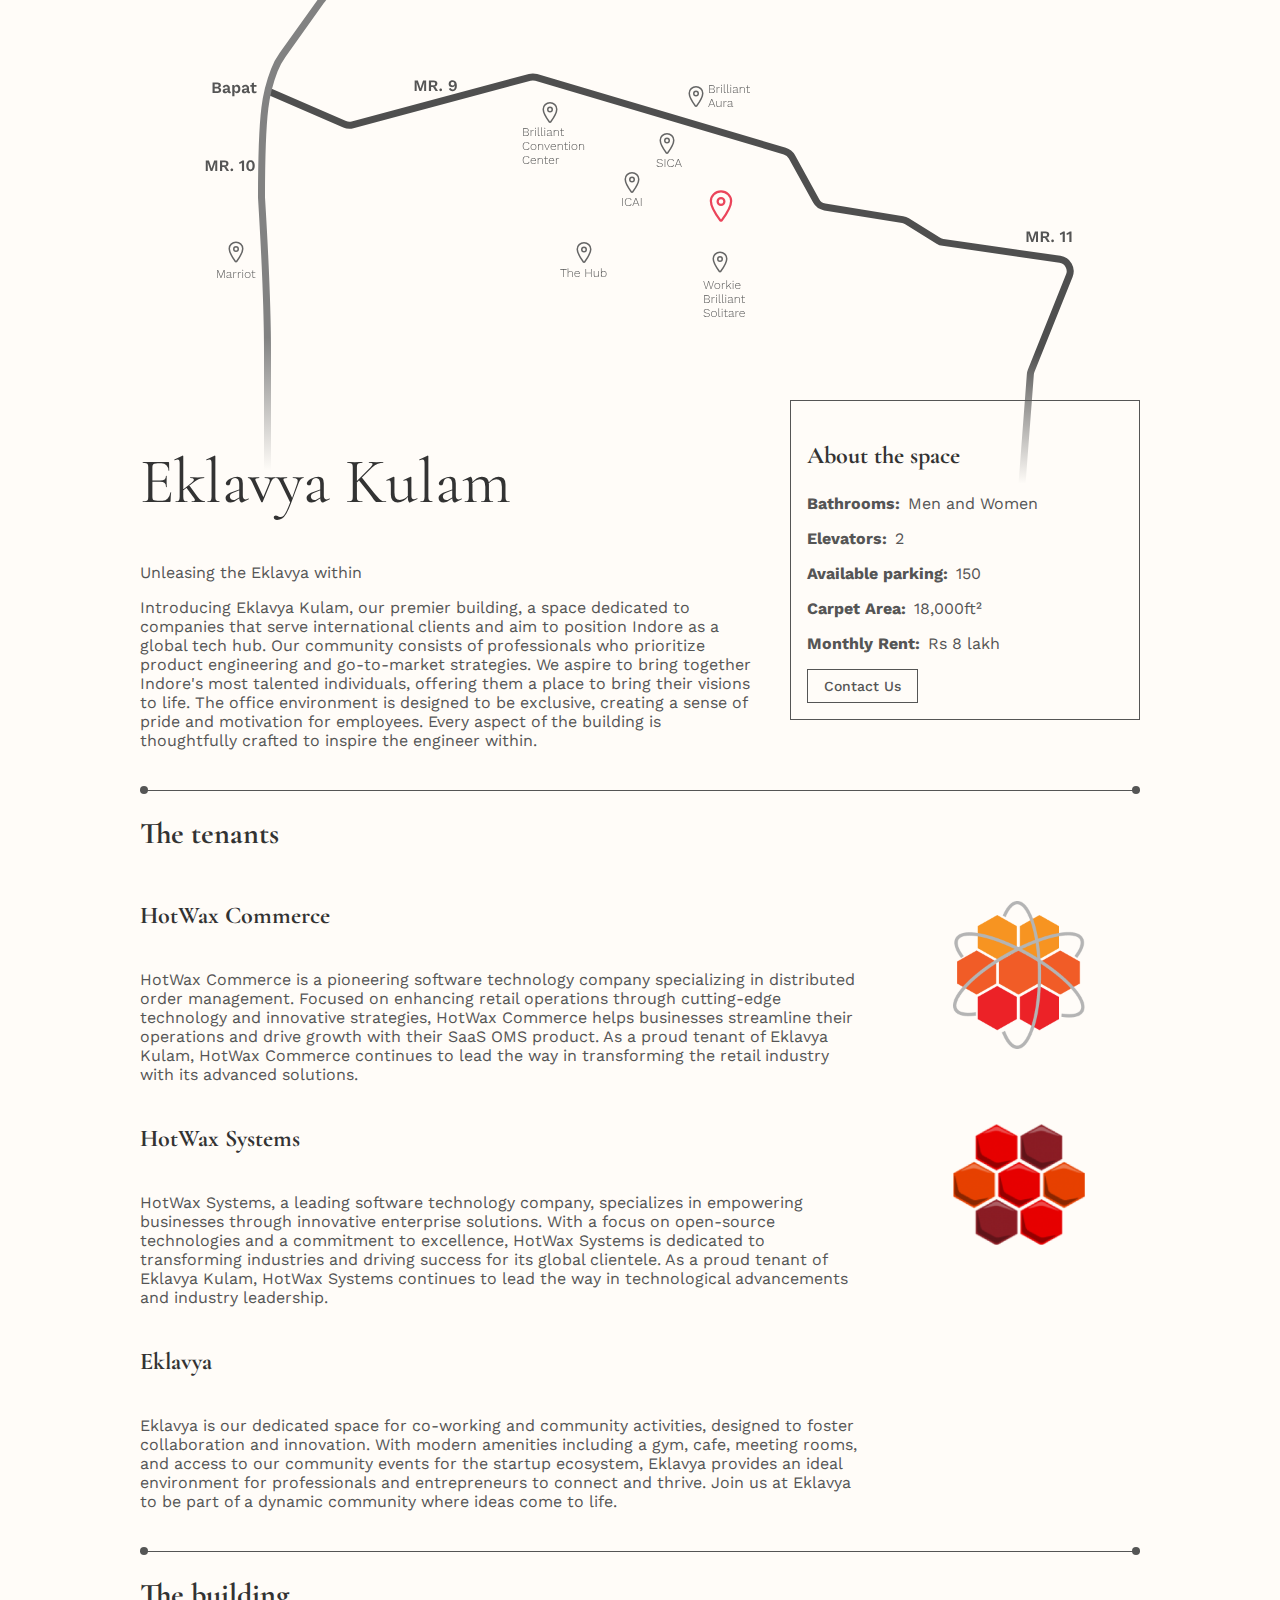
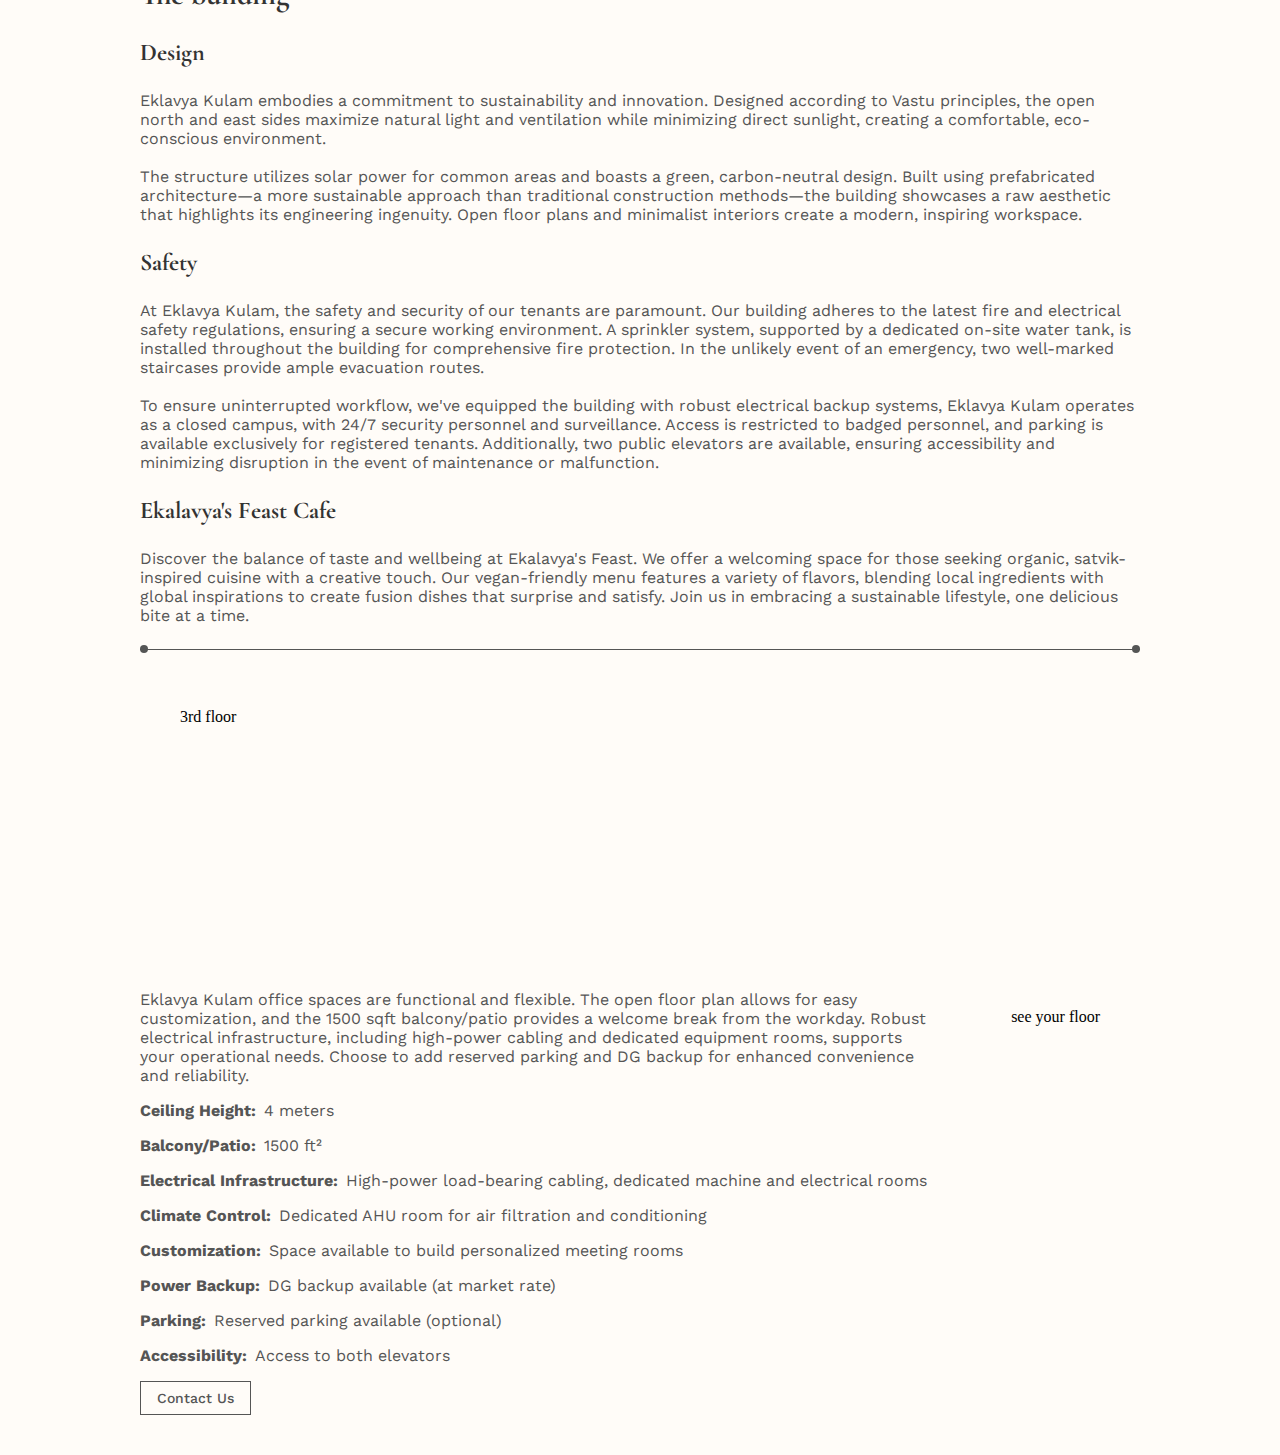
==== index.html @ e1cc24b1 "move index file to root folder" ====
<!DOCTYPE html>
<html lang="en">
<head>
  <meta charset="UTF-8">
  <meta name="viewport" content="width=device-width, initial-scale=1.0">
  <title>Eklavya Kulam - I.T. Park Indore</title>

  <!-- Get custom fonts from Google -->
  <link rel="preconnect" href="https://fonts.gstatic.com">
  <link href="https://fonts.googleapis.com/css2?family=Cormorant+Garamond&family=Work+Sans:wght@300;400;500;700&display=swap" rel="stylesheet">
  
  <link rel="stylesheet" href="index/styles.css">

</head>

<body>
  <main>
    <div class="intro">
      <div class="hero">
        <img src="assets/hero.svg" alt="hero map">
      </div>

      <div id="gradiant"></div>
      
      <div class="about">
        <h1>Eklavya Kulam</h1>
        <p>Unleasing the Eklavya within</p>
        <p>
          Introducing Eklavya Kulam, our premier building, a space dedicated to companies that serve international clients and aim to position Indore as a global tech hub. Our community consists of professionals who prioritize product engineering and go-to-market strategies. We aspire to bring together Indore's most talented individuals, offering them a place to bring their visions to life. The office environment is designed to be exclusive, creating a sense of pride and motivation for employees. Every aspect of the building is thoughtfully crafted to inspire the engineer within.
        </p>
      </div>

      <div class="card">
        <h3>About the space</h3>
        <p class="key-value"><span>Bathrooms:</span>Men and Women</p>
        <p class="key-value"><span>Elevators:</span>2</p>
        <p class="key-value"><span>Available parking:</span>150</p>
        <p class="key-value"><span>Carpet Area:</span>18,000ft²</p>
        <p class="key-value"><span>Monthly Rent:</span>Rs 8 lakh</p>

        <div class="button"><a href="">Contact Us</a></div>
      </div>
    </div>
    
    <hr class="divider">

    <h2>The tenants</h2>

    <div class="tenant">
      <img src="assets/commerce_logo.png" alt="tenant logo">
      <h3>HotWax Commerce</h3>
      <p>HotWax Commerce is a pioneering software technology company specializing in distributed order management. Focused on enhancing retail operations through cutting-edge technology and innovative strategies, HotWax Commerce helps businesses streamline their operations and drive growth with their SaaS OMS product. As a proud tenant of Eklavya Kulam, HotWax Commerce continues to lead the way in transforming the retail industry with its advanced solutions.</p>
    </div>

    <div class="tenant">
      <img src="assets/systems_logo.png" alt="tenant logo">
      <h3>HotWax Systems</h3>
      <p>HotWax Systems, a leading software technology company, specializes in empowering businesses through innovative enterprise solutions. With a focus on open-source technologies and a commitment to excellence, HotWax Systems is dedicated to transforming industries and driving success for its global clientele. As a proud tenant of Eklavya Kulam, HotWax Systems continues to lead the way in technological advancements and industry leadership.</p>
    </div>

    <div class="tenant">
      <img src="" alt="">
      <h3>Eklavya</h3>
      <p>Eklavya is our dedicated space for co-working and community activities, designed to foster collaboration and innovation. With modern amenities including a gym, cafe, meeting rooms, and access to our community events for the startup ecosystem, Eklavya provides an ideal environment for professionals and entrepreneurs to connect and thrive. Join us at Eklavya to be part of a dynamic community where ideas come to life.</p>
    </div>

    <hr class="divider">

    <h2>The building</h2>

    <div class="feature">
      <h3>Design</h3>
      <p>
        Eklavya Kulam embodies a commitment to sustainability and innovation. Designed according to Vastu principles, the open north and east sides maximize natural light and ventilation while minimizing direct sunlight, creating a comfortable, eco-conscious environment.
        <br>
        <br>
        The structure utilizes solar power for common areas and boasts a green, carbon-neutral design.  Built using prefabricated architecture—a more sustainable approach than traditional construction methods—the building showcases a raw aesthetic that highlights its engineering ingenuity. Open floor plans and minimalist interiors create a modern, inspiring workspace.
      </p>
    </div>

    <div class="feature">
      <h3>Safety</h3>
      <p>
        At Eklavya Kulam, the safety and security of our tenants are paramount. Our building adheres to the latest fire and electrical safety regulations, ensuring a secure working environment. A sprinkler system, supported by a dedicated on-site water tank, is installed throughout the building for comprehensive fire protection. In the unlikely event of an emergency, two well-marked staircases provide ample evacuation routes.
        <br>
        <br>
        To ensure uninterrupted workflow, we've equipped the building with robust electrical backup systems, Eklavya Kulam operates as a closed campus, with 24/7 security personnel and surveillance. Access is restricted to badged personnel, and parking is available exclusively for registered tenants. Additionally, two public elevators are available, ensuring accessibility and minimizing disruption in the event of maintenance or malfunction.
      </p>
    </div>

    <div class="feature">
      <h3>Ekalavya's Feast Cafe</h3>
      <p>
        Discover the balance of taste and wellbeing at Ekalavya's Feast. We offer a welcoming space for those seeking organic, satvik-inspired cuisine with a creative touch. Our vegan-friendly menu features a variety of flavors, blending local ingredients with global inspirations to create fusion dishes that surprise and satisfy. Join us in embracing a sustainable lifestyle, one delicious bite at a time.</p>
    </div>

    <hr class="divider">
    
    <div class="floor-details">
      <div class="floor-hero">
        <figure>
          <img src="" alt=""> 
          <figcaption>3rd floor</figcaption>
        </figure>
      </div>
  
      <div class="floor-about">
        <p>Eklavya Kulam office spaces are functional and flexible. The open floor plan allows for easy customization, and the 1500 sqft balcony/patio provides a welcome break from the workday. Robust electrical infrastructure, including high-power cabling and dedicated equipment rooms, supports your operational needs. Choose to add reserved parking and DG backup for enhanced convenience and reliability.</p>
        <p class="key-value"><span>Ceiling Height:</span>4 meters</p>
        <p class="key-value"><span>Balcony/Patio:</span>1500 ft²</p>
        <p class="key-value"><span>Electrical Infrastructure:</span>High-power load-bearing cabling, dedicated machine and electrical rooms</p>
        <p class="key-value"><span>Climate Control:</span>Dedicated AHU room for air filtration and conditioning</p>
        <p class="key-value"><span>Customization:</span>Space available to build personalized meeting rooms</p>
        <p class="key-value"><span>Power Backup:</span>DG backup available (at market rate)</p>
        <p class="key-value"><span>Parking:</span>Reserved parking available (optional)</p>
        <p class="key-value"><span>Accessibility:</span>Access to both elevators</p>
      </div>

      <div class="floor-cta">
        <div class="button">
          <a href="">Contact Us</a>
        </div>
      </div>

      <div class="floor-level">
        <figure>
          <img src="" alt="">
          <figcaption>see your floor</figcaption>
        </figure>
      </div>
    </div>
  </main>
</body>
</html>
---- index/styles.css ----
:root {
    /* Define spacing variables */
    --spacer-xs: 8px;
    --spacer-sm: 16px;
    --spacer-md: 24px;
    --spacer-lg: 32px;
    --spacer-xl: 48px;

    --surface: #FFFCF8;
    --primary: #666666;
    --primary-shade: #444444;
    --text-heading: #333333;
    --text-body: #555555;

}

/* anchor reset */
a {
    text-decoration: none;
    /* Remove underline */
    color: inherit;
    /* Set color to inherit from parent */
    outline: none;
    /* Remove default focus outline */
}


body {
    background-color: var(--surface);
    margin-top: 0;
}

main {
    max-width: 1000px;
    margin: auto;
    padding: 0 var(--spacer-lg) var(--spacer-lg);
}

/* Heading 1 */
h1 {
    font-family: 'Cormorant Garamond', serif;
    font-size: 36px;
    font-weight: 400;
    color: var(--text-heading);
}

/* Heading 2 */
h2 {
    font-family: 'Cormorant Garamond', serif;
    font-size: 30px;
    font-weight: bold;
    color: var(--text-heading);
}

/* Heading 3 */
h3 {
    font-family: 'Cormorant Garamond', serif;
    font-size: 24px;
    font-weight: bold;
    color: var(--text-heading);
}

/* Paragraph */
p {
    font-family: 'Work Sans', sans-serif;
    font-size: 16px;
    font-weight: 400;
    color: var(--text-body);
}

.key-value span {
    font-weight: bold;
    margin-inline-end: var(--spacer-xs);
}

.divider {
    margin: 0; /* Remove default margin */
    padding: 0; /* Remove default padding */
    border: none; /* Remove default border */
    height: .5px; /* Set a default height */
    background-color: var(--text-body); /* Set a default background color */
    color: var(--text-body);
    position: relative;
    overflow: visible;
    margin: var(--spacer-md) 0;
}

.divider::after, .divider::before {
    content:"";
    display: inline;
    width: 8px;
    height: 8px;
    background-color: var(--text-body);
    border-radius: 4px;
    position: absolute;
    top: -4px;
}

.divider::after {
    right: 0px;
}

/* Button */
.button {
    font-family: 'Work Sans', sans-serif;
    font-size: 14px;
    font-weight: 500;
    color: var(--text-body);

    display: inline-block;
    padding: var(--spacer-xs) var(--spacer-sm);
    border: .5px solid var(--text-body);
    cursor: pointer;
    transition: background-color 0.3s ease, color 0.3s ease;
}

.button:hover {
    color: var(--surface);
    background-color: var(--text-body);
}

/* Card */
.card {
    align-self: start;
    padding: var(--spacer-sm);
    border: .5px solid var(--text-body);
}

.intro {
    display: grid;
    gap: 0 var(--spacer-lg);
    grid-template-columns: 2fr minmax(350px, 1fr);
    grid-template-rows: 400px;
}

.hero {
    grid-column: 1 / 3;
    grid-row: 1 / 3;

    height: 40vh;
    width: 100%;
    text-align: center;
}

.intro .about {
    grid-column: 1 / 2;
    grid-row: 2 / 3;
}

.about h1 {
    font-size: 64px;
}

#gradiant {
    grid-column: 1 / -1;
    grid-row: 1 / 3;

    background: linear-gradient(181deg, rgba(255, 255, 255, 0.00) 45%, var(--surface) 62%);
}

.intro .card {
    grid-row: 2 / 3;
    grid-column: 2 / 3;
}

.tenant {
    display: grid;
    gap: 0 var(--spacer-lg);
    grid-template-columns: 3fr minmax(100px, 1fr);
}

.tenant img {
    grid-column: 2/3;
    grid-row: 1/3;
    width: 132px;
    justify-self: center;
    padding: var(--spacer-md);
}

.floor-details {
    display: grid;
    gap: 0 var(--spacer-lg);
    grid-template-areas: "hero hero" 
                         "about image"
                         "cta image";
}

.floor-hero {
    grid-area: hero;
    height: 300px;
    width: 100%;
}

.floor-about {
    grid-area: about;
}

.floor-cta {
    grid-area: cta;
}

.floor-level {
    grid-area: image;
}

@media (max-width: 768px) {
    .intro {
        display: block;
    }

    .tenant {
        display: inline;
        margin-bottom: var(--spacer-md);
    }

    .tenant img {
        float: right;
    }

    .floor-details {
        grid-template-areas: "hero"
                             "about"
                             "image"
                             "cta"

    }
}
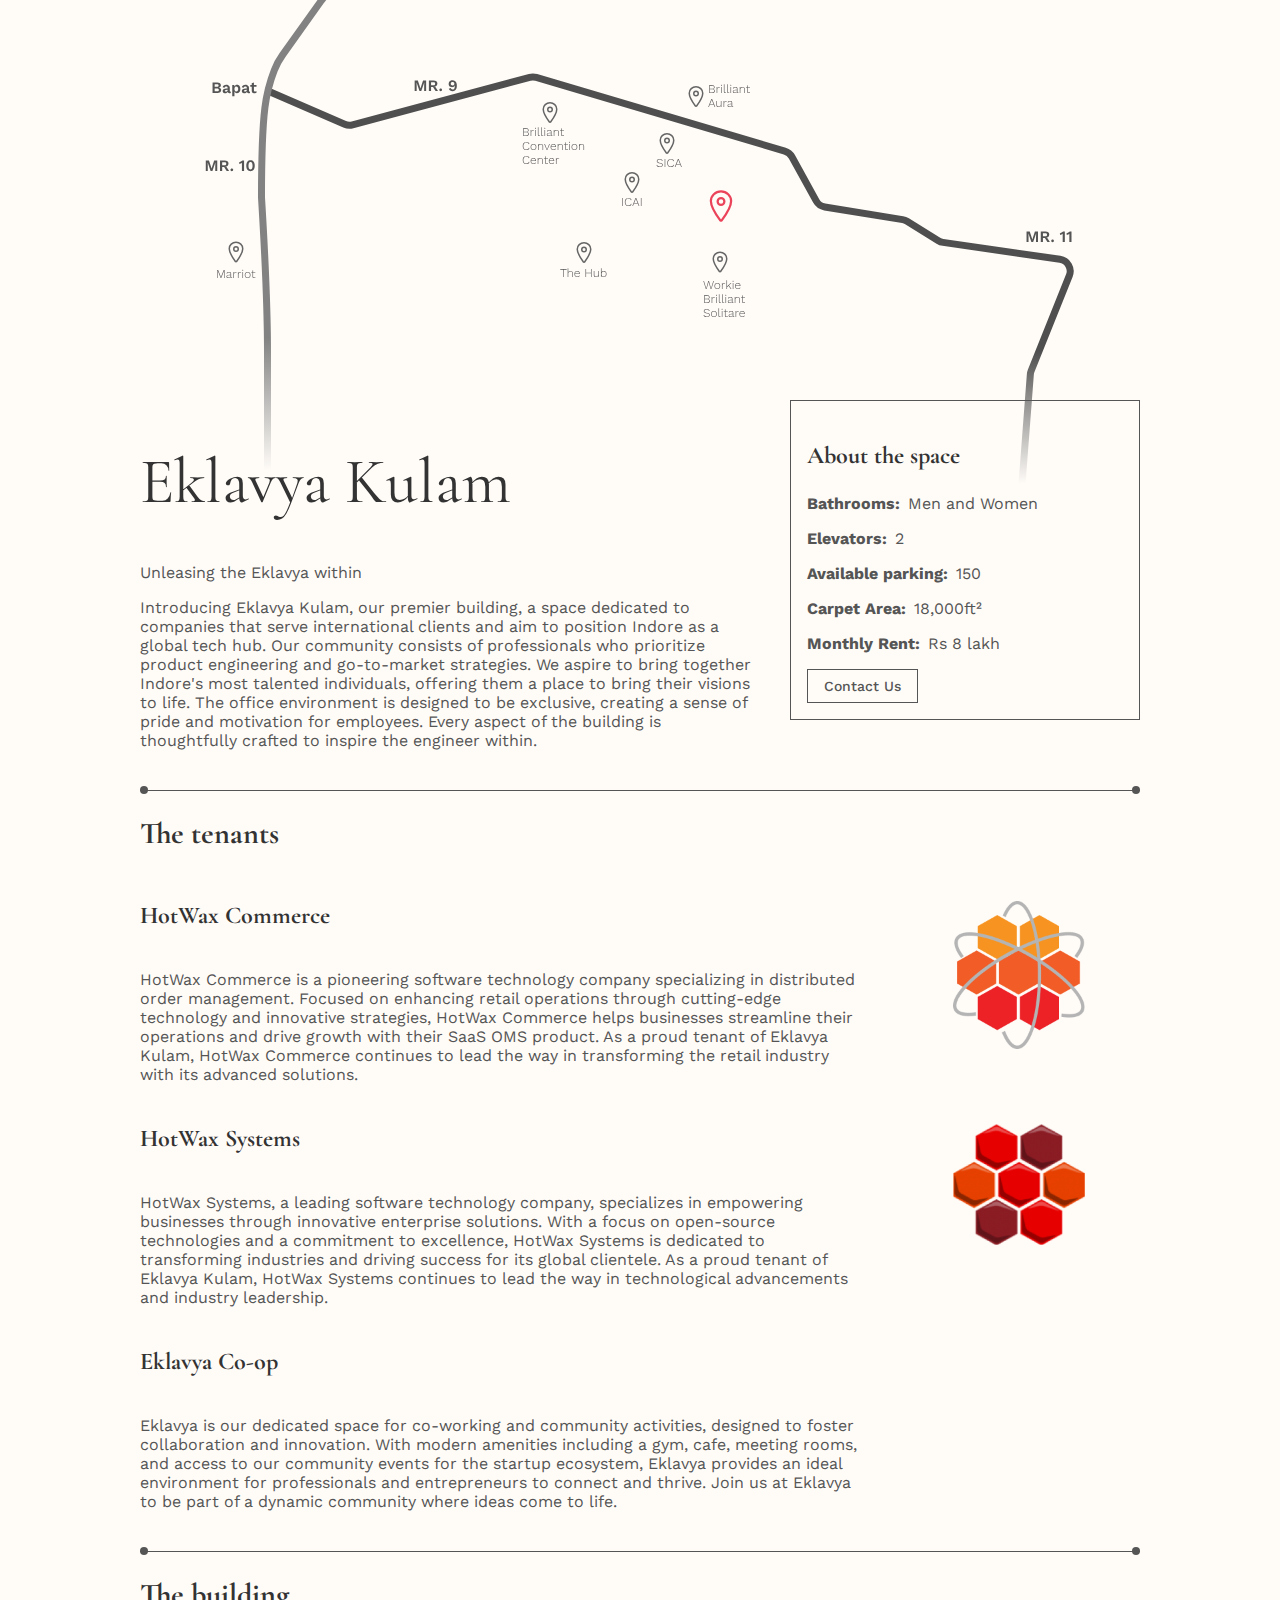
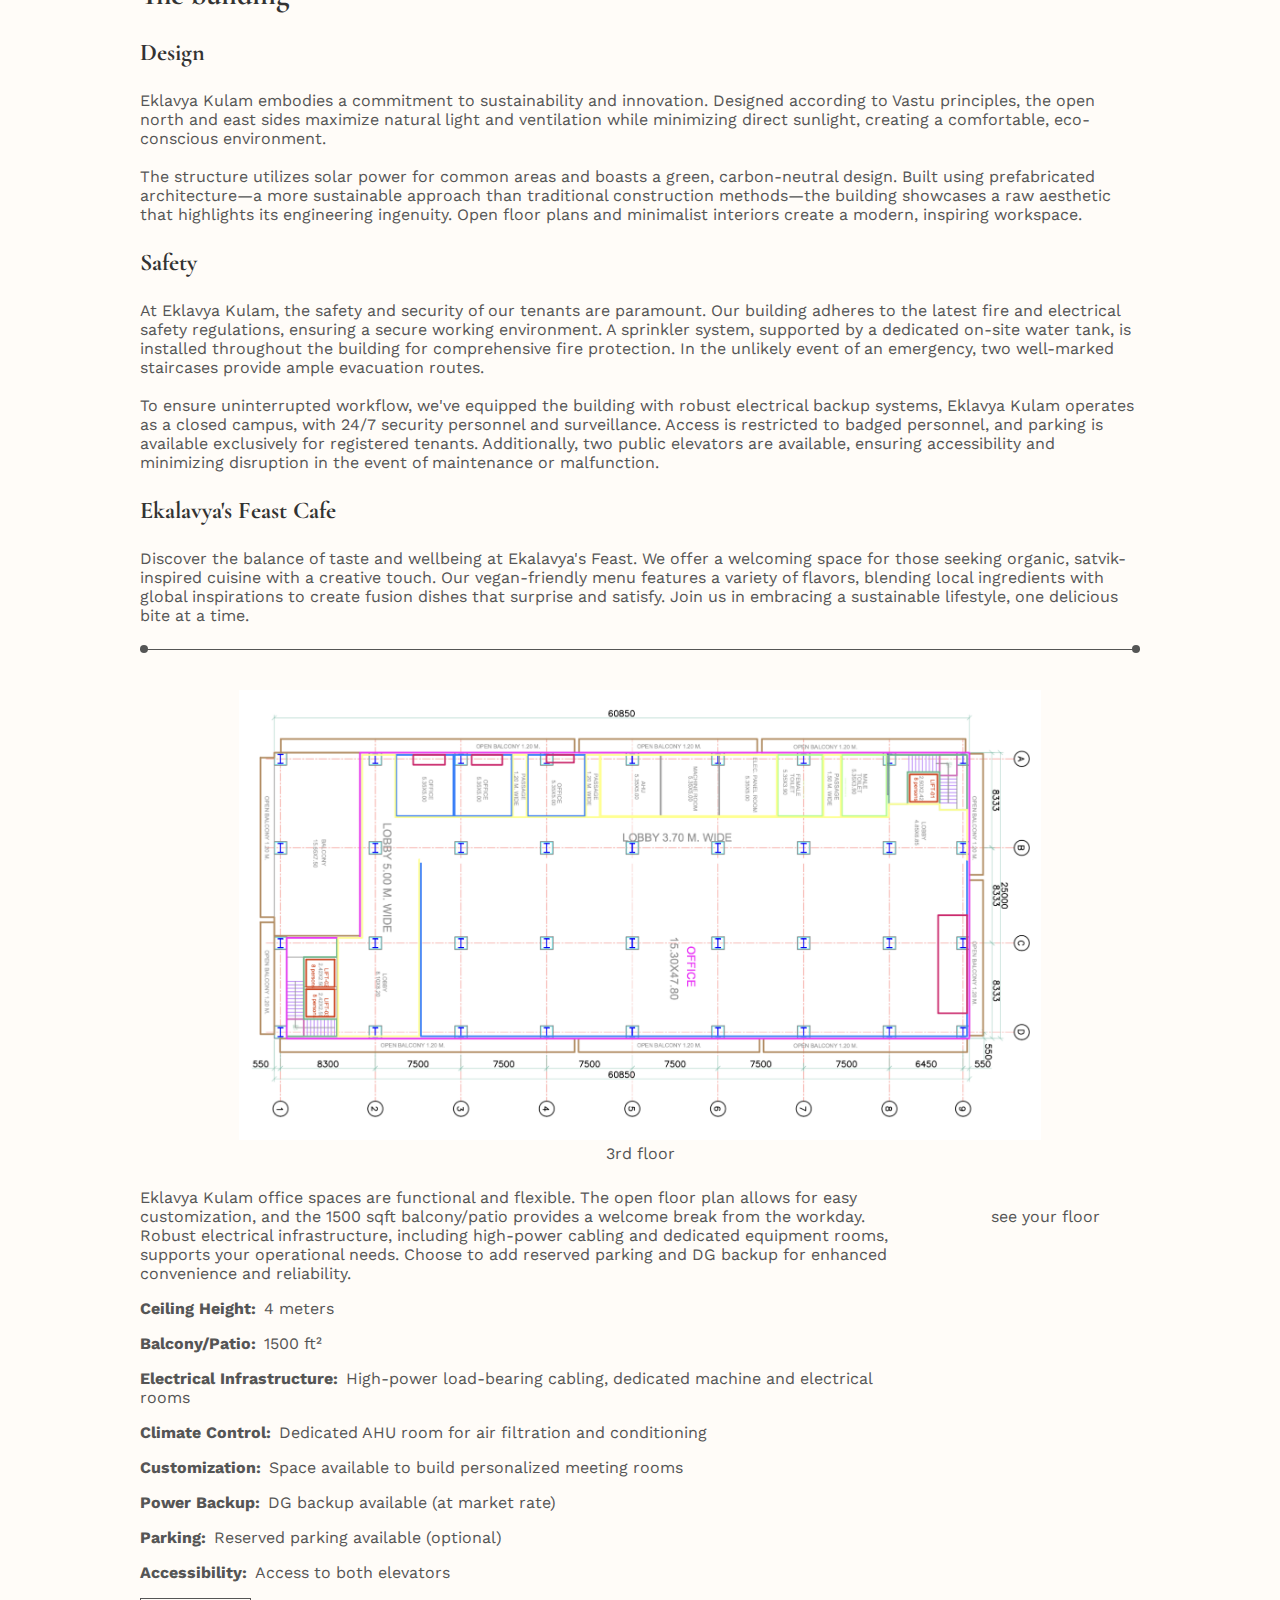
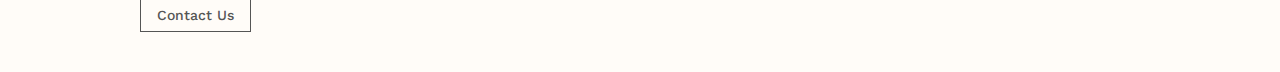
==== commit a03aba94: "add floor plan" ====
--- a/index.html
+++ b/index.html
@@ -60,7 +60,7 @@
 
     <div class="tenant">
       <img src="" alt="">
-      <h3>Eklavya</h3>
+      <h3>Eklavya Co-op</h3>
       <p>Eklavya is our dedicated space for co-working and community activities, designed to foster collaboration and innovation. With modern amenities including a gym, cafe, meeting rooms, and access to our community events for the startup ecosystem, Eklavya provides an ideal environment for professionals and entrepreneurs to connect and thrive. Join us at Eklavya to be part of a dynamic community where ideas come to life.</p>
     </div>
 
@@ -99,7 +99,7 @@
     <div class="floor-details">
       <div class="floor-hero">
         <figure>
-          <img src="" alt=""> 
+          <img src="assets/3rdFloorHero.jpg" alt=""> 
           <figcaption>3rd floor</figcaption>
         </figure>
       </div>
--- a/index/styles.css
+++ b/index/styles.css
@@ -61,7 +61,7 @@
 }
 
 /* Paragraph */
-p {
+p, figure {
     font-family: 'Work Sans', sans-serif;
     font-size: 16px;
     font-weight: 400;
@@ -187,8 +187,25 @@
 
 .floor-hero {
     grid-area: hero;
-    height: 300px;
+    height: 50vh;
     width: 100%;
+    margin-bottom: var(--spacer-xl);
+}
+
+.floor-hero figure {
+    height: 100%;
+    text-align: center;
+    transition: all .3ms ease;
+}
+
+.floor-hero figure:hover {
+    transform: scale(1.05);
+    box-shadow: 0 2px 18px 8px rgba(0, 0, 0, 0.1);
+}
+
+figure img {
+    max-width: 100%;
+    height: 100%;
 }
 
 .floor-about {
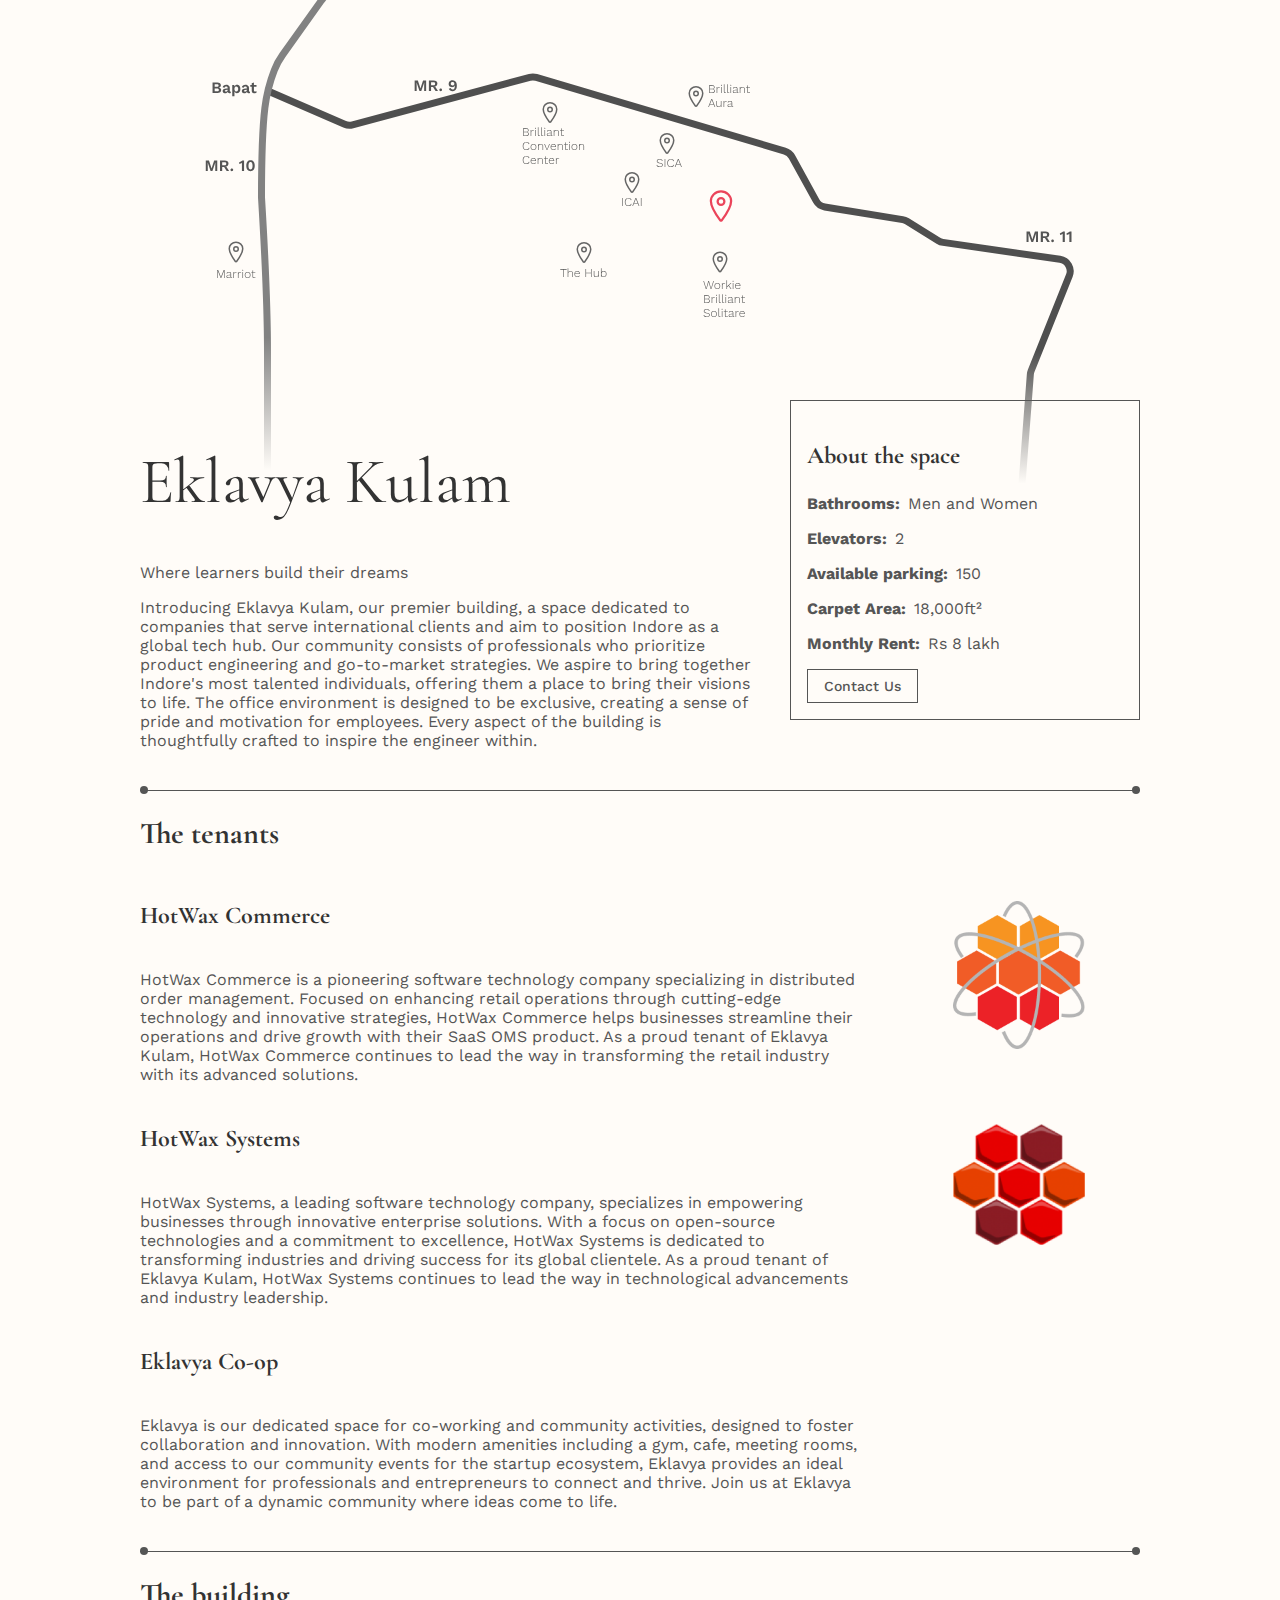
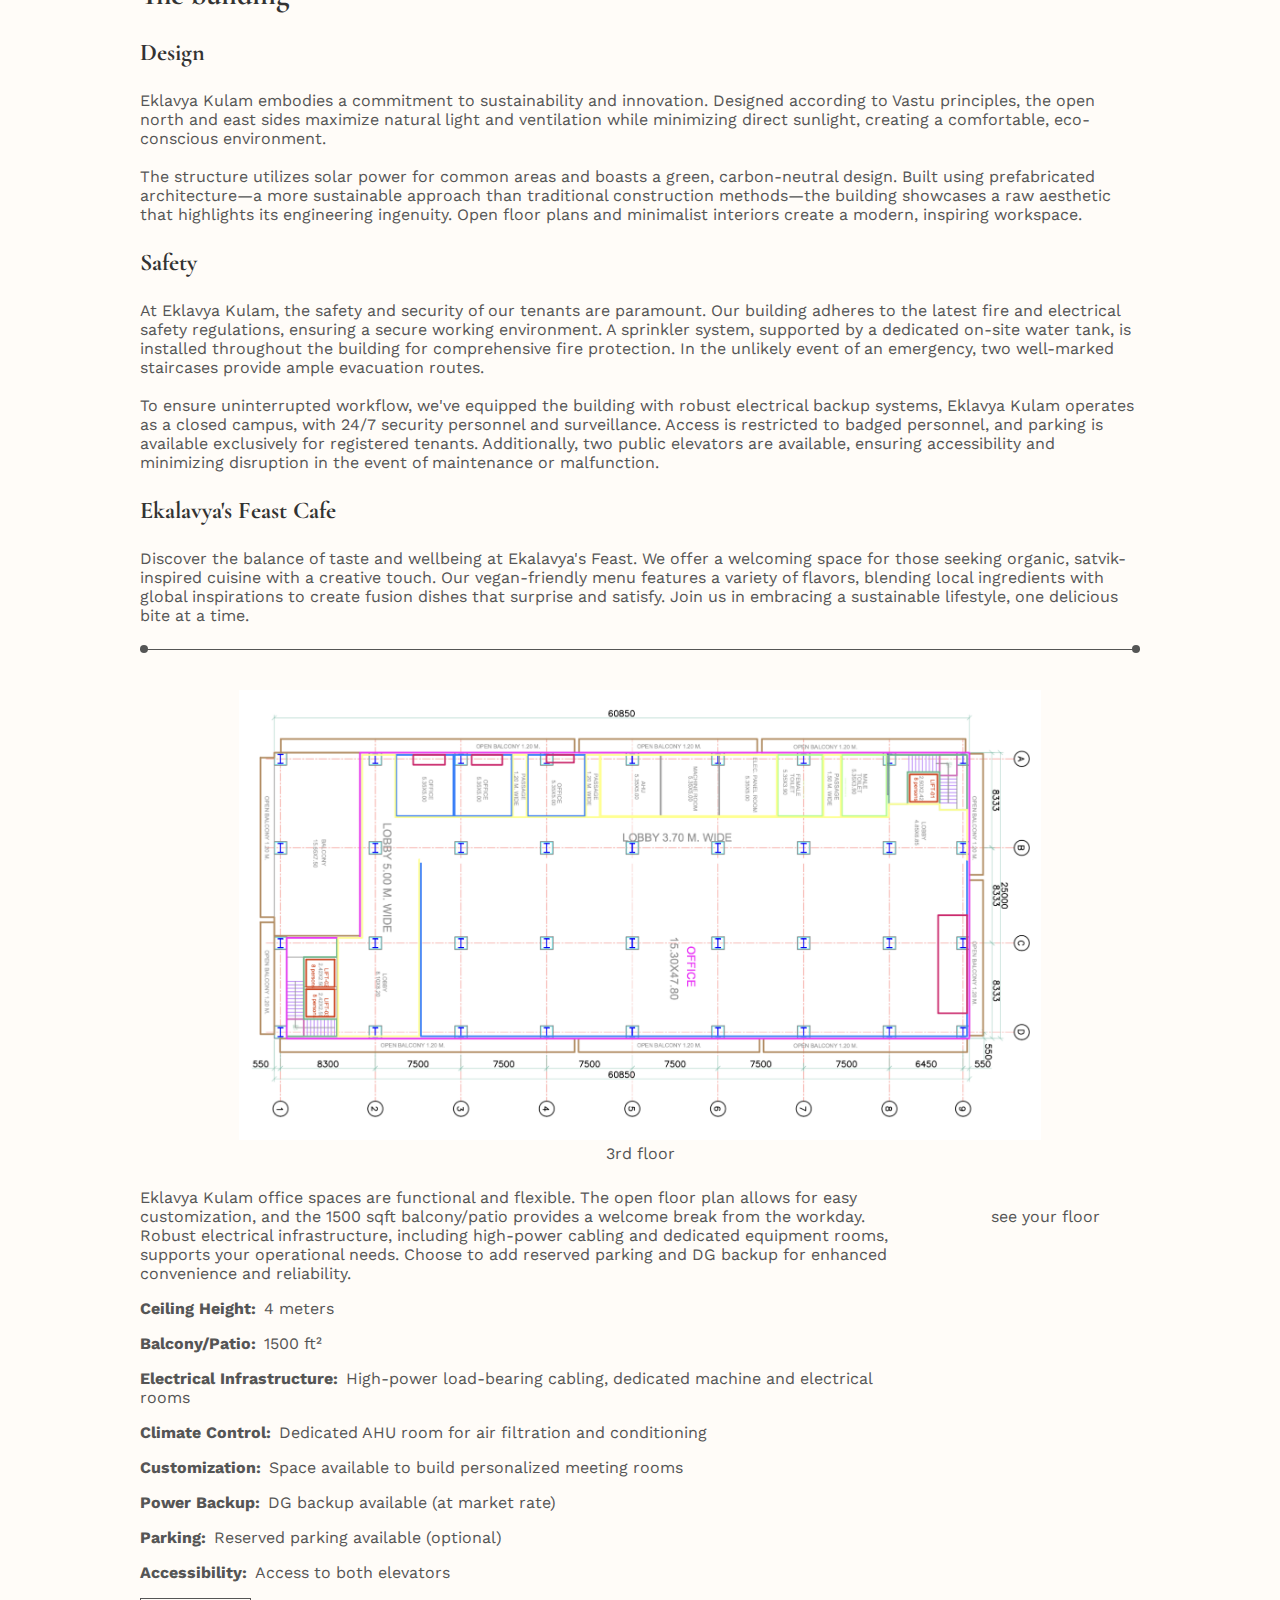
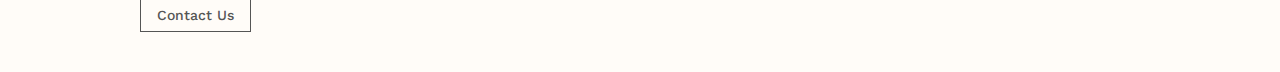
==== commit b5fbacb5: "add new tagline" ====
--- a/index.html
+++ b/index.html
@@ -24,7 +24,7 @@
       
       <div class="about">
         <h1>Eklavya Kulam</h1>
-        <p>Unleasing the Eklavya within</p>
+        <p>Where learners build their dreams</p>
         <p>
           Introducing Eklavya Kulam, our premier building, a space dedicated to companies that serve international clients and aim to position Indore as a global tech hub. Our community consists of professionals who prioritize product engineering and go-to-market strategies. We aspire to bring together Indore's most talented individuals, offering them a place to bring their visions to life. The office environment is designed to be exclusive, creating a sense of pride and motivation for employees. Every aspect of the building is thoughtfully crafted to inspire the engineer within.
         </p>
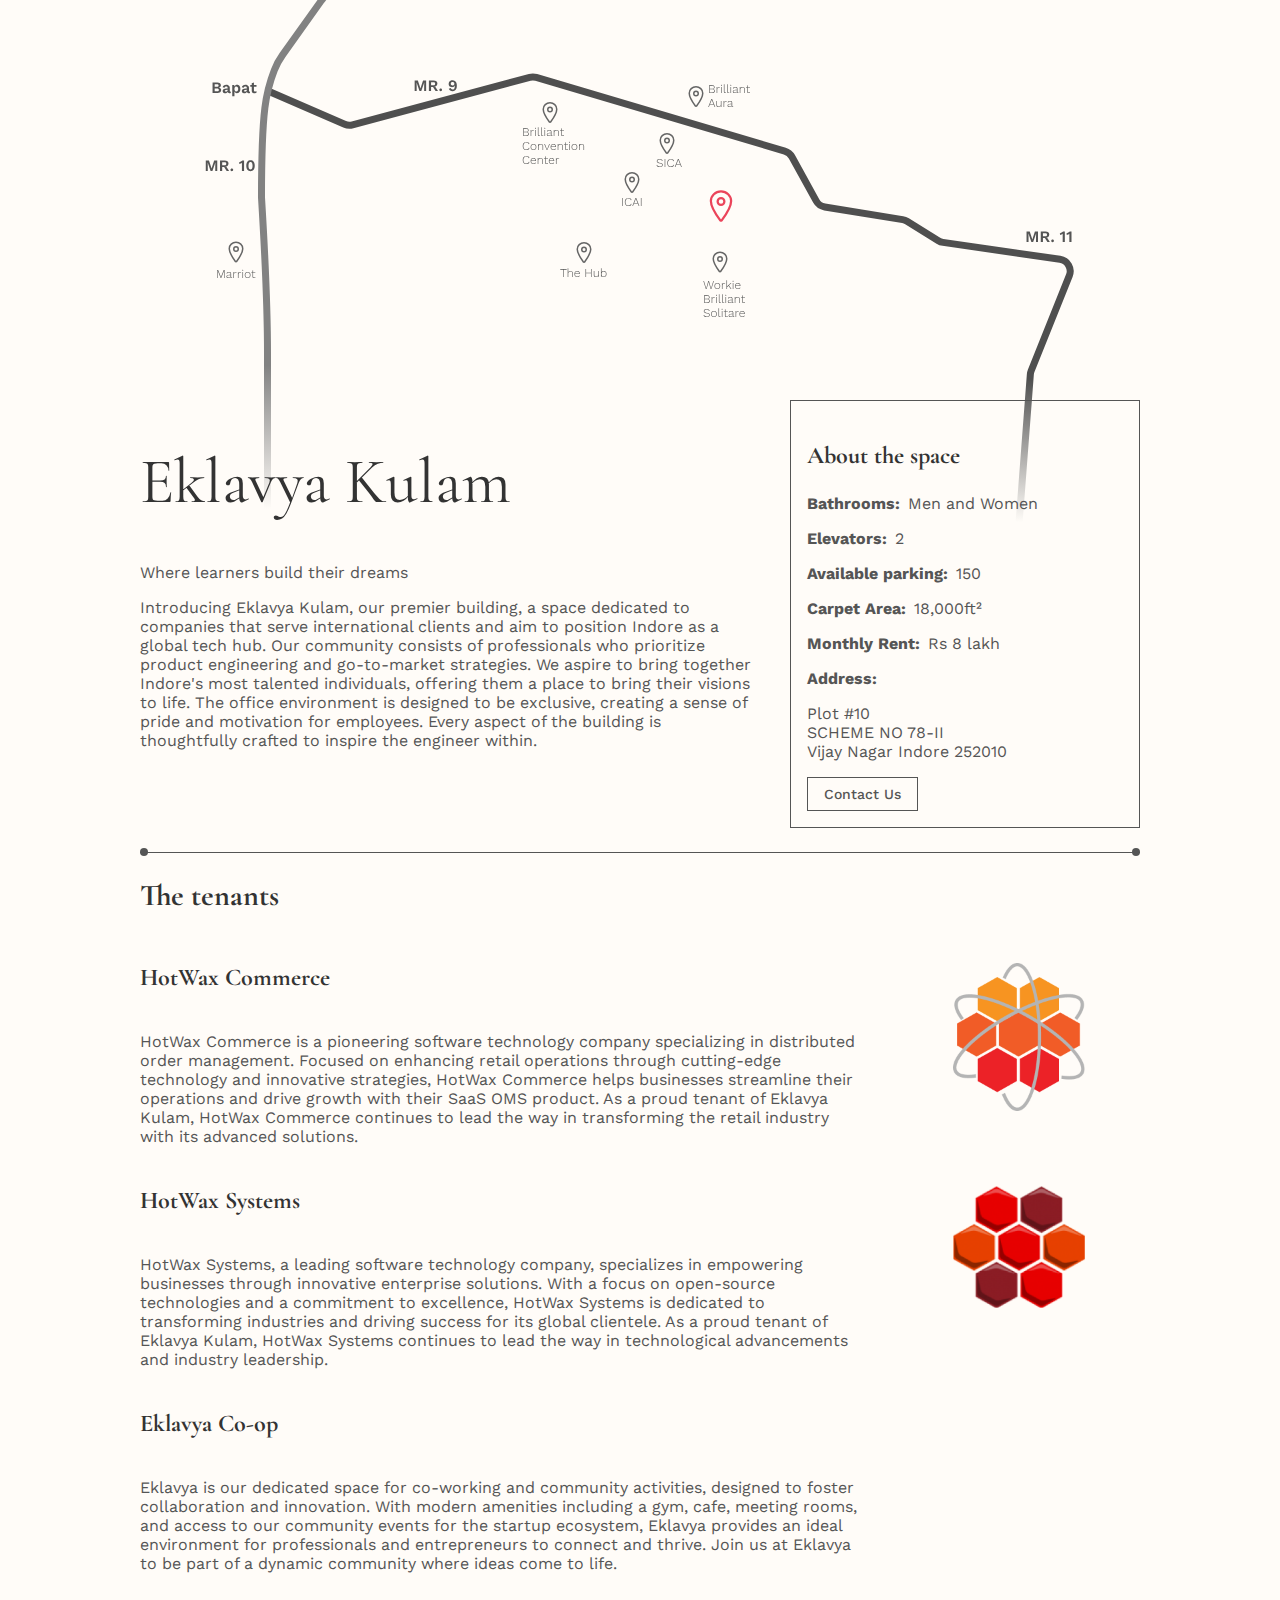
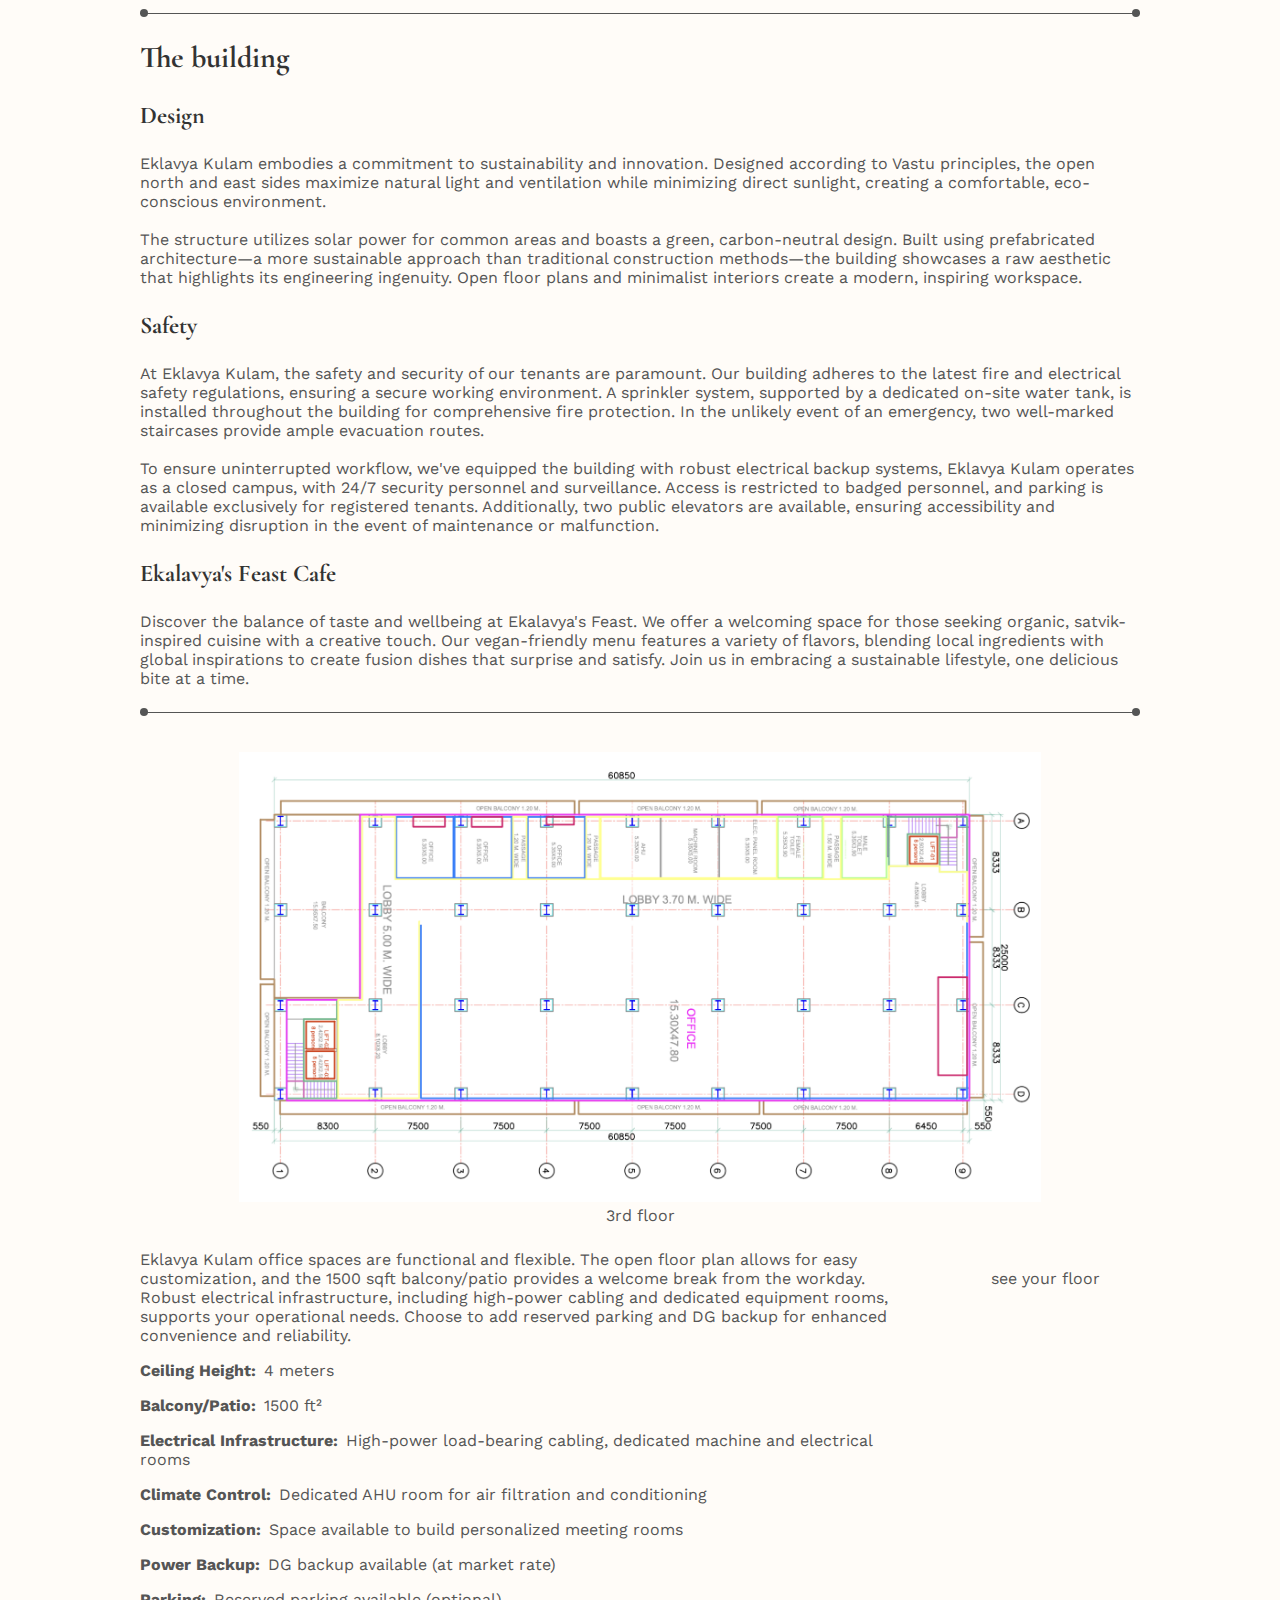
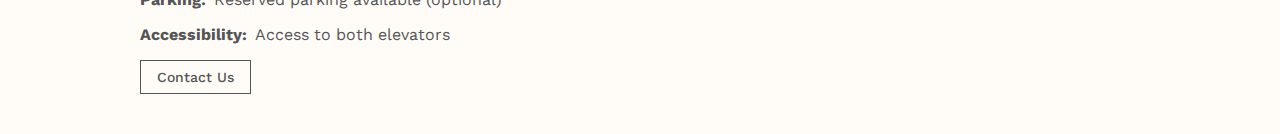
==== commit acdbf7e9: "add styling and address" ====
--- a/index.html
+++ b/index.html
@@ -37,6 +37,12 @@
         <p class="key-value"><span>Available parking:</span>150</p>
         <p class="key-value"><span>Carpet Area:</span>18,000ft²</p>
         <p class="key-value"><span>Monthly Rent:</span>Rs 8 lakh</p>
+        <p class="key-value"><span>Address:</span></p>
+        <p>
+          Plot #10 </br>
+          SCHEME NO 78-II </br>
+          Vijay Nagar Indore 252010 
+        </p>
 
         <div class="button"><a href="">Contact Us</a></div>
       </div>
--- a/index/styles.css
+++ b/index/styles.css
@@ -232,6 +232,8 @@
 
     .tenant img {
         float: right;
+        width: 50px;
+        padding: var(--spacer-sm);
     }
 
     .floor-details {
@@ -241,4 +243,8 @@
                              "cta"
 
     }
+
+    .hero, .floor-hero {
+        display: none;
+    }
 }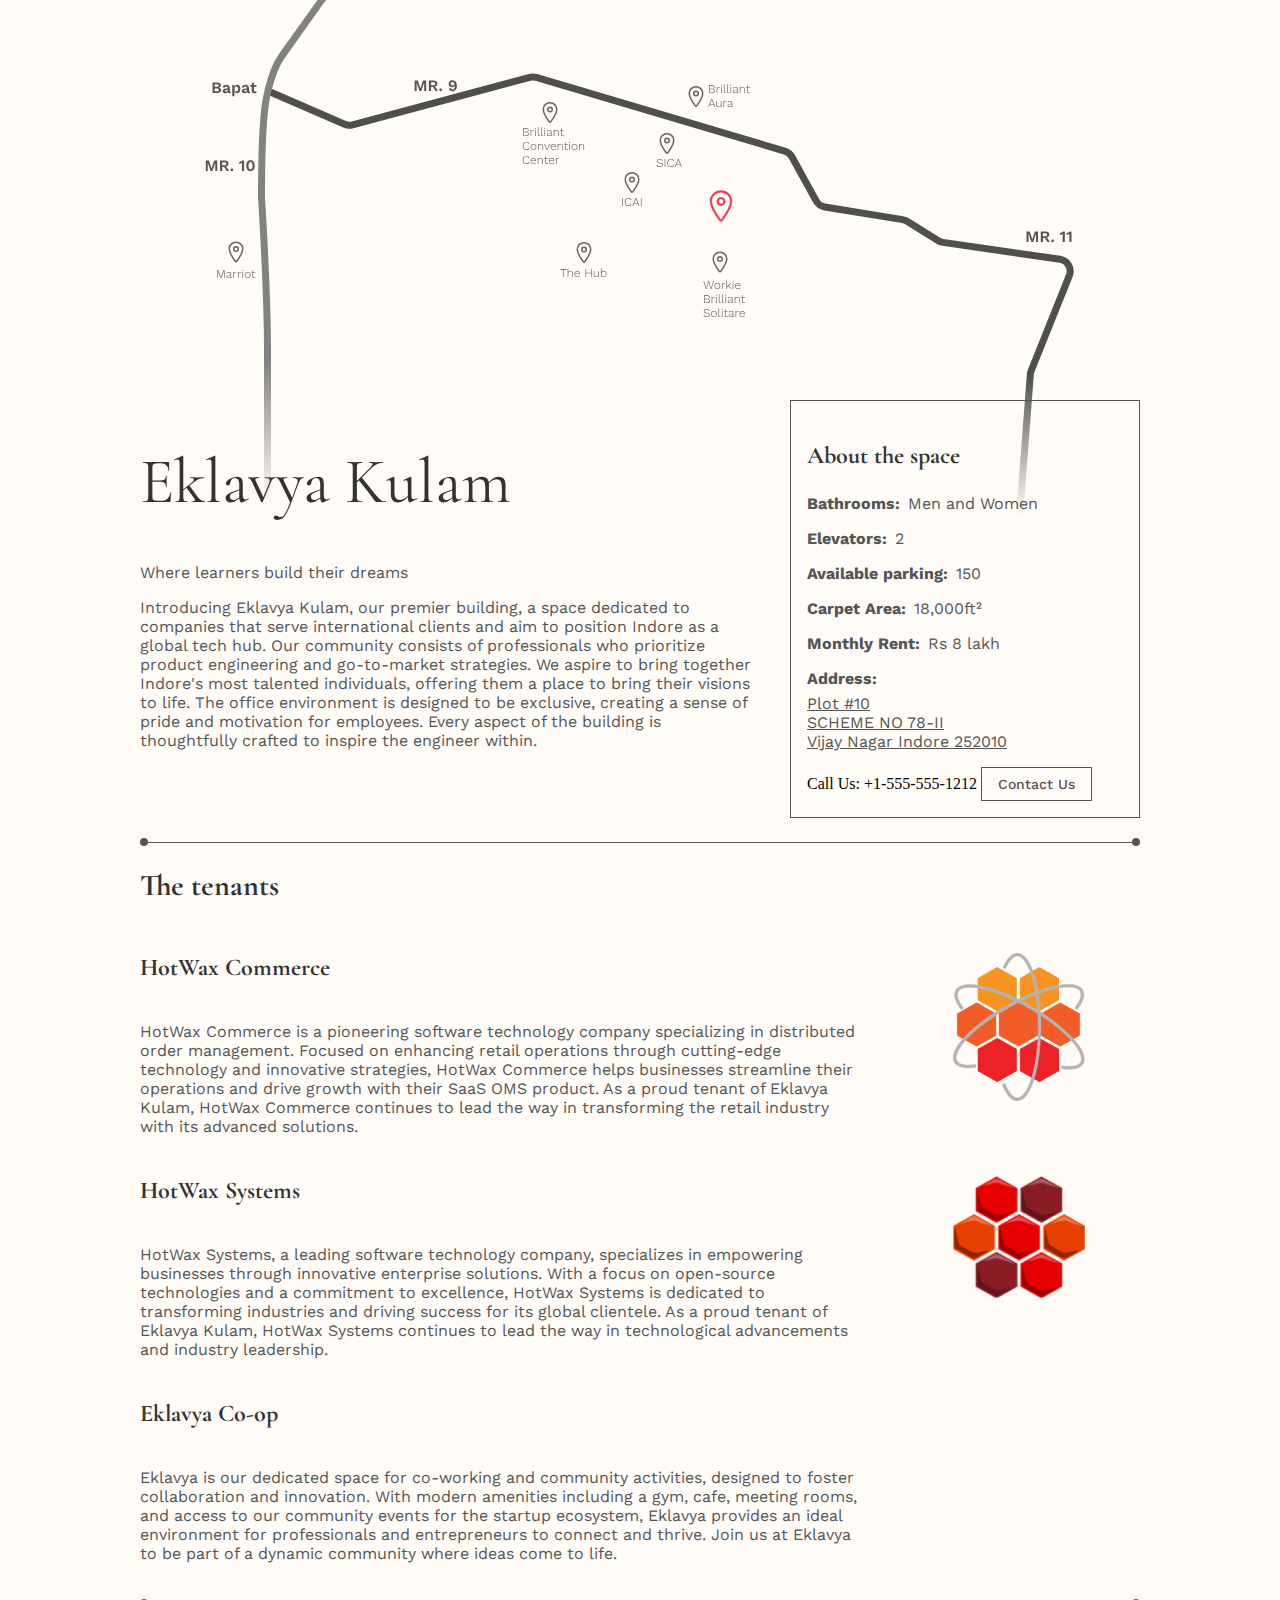
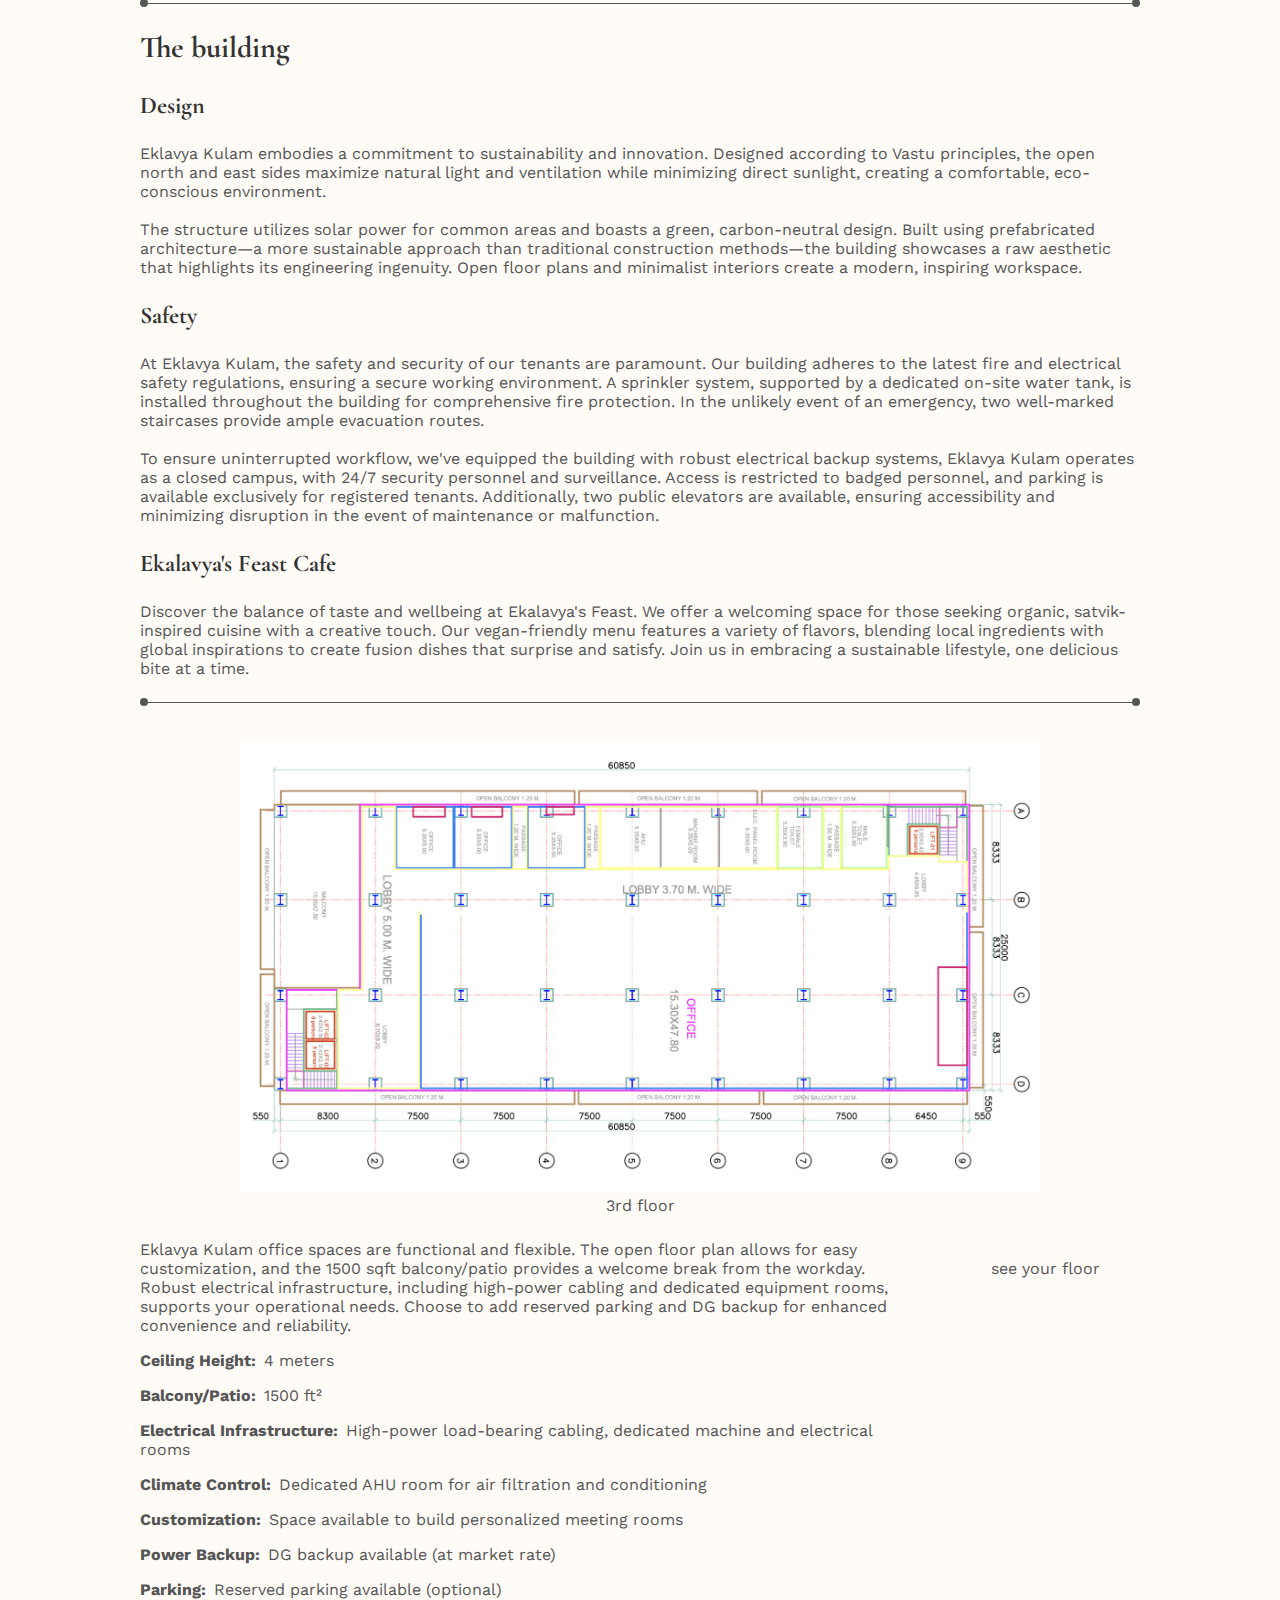
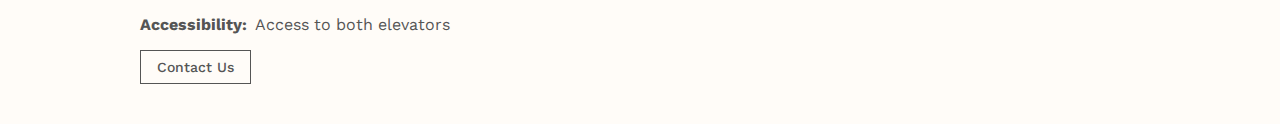
==== commit b7a013a9: "add contact us phone number" ====
--- a/index.html
+++ b/index.html
@@ -38,13 +38,16 @@
         <p class="key-value"><span>Carpet Area:</span>18,000ft²</p>
         <p class="key-value"><span>Monthly Rent:</span>Rs 8 lakh</p>
         <p class="key-value"><span>Address:</span></p>
-        <p>
-          Plot #10 </br>
-          SCHEME NO 78-II </br>
-          Vijay Nagar Indore 252010 
-        </p>
+        <a href="https://maps.app.goo.gl/uSkfdL7Fs8j2gNtQ6"> 
+          <p>
+            Plot #10 </br>
+            SCHEME NO 78-II </br>
+            Vijay Nagar Indore 252010 
+          </p>
+        </a>
+        <a href="tel:+15555551212">Call Us: +1-555-555-1212</a>
 
-        <div class="button"><a href="">Contact Us</a></div>
+        <div class="button"><a href="tel:+919039070111">Contact Us</a></div>
       </div>
     </div>
     
--- a/index/styles.css
+++ b/index/styles.css
@@ -22,6 +22,11 @@
     /* Set color to inherit from parent */
     outline: none;
     /* Remove default focus outline */
+}
+
+a p {
+    text-decoration: underline;
+    margin-top: -10px;
 }
 
 
@@ -195,7 +200,7 @@
 .floor-hero figure {
     height: 100%;
     text-align: center;
-    transition: all .3ms ease;
+    transition: all .3s ease;
 }
 
 .floor-hero figure:hover {
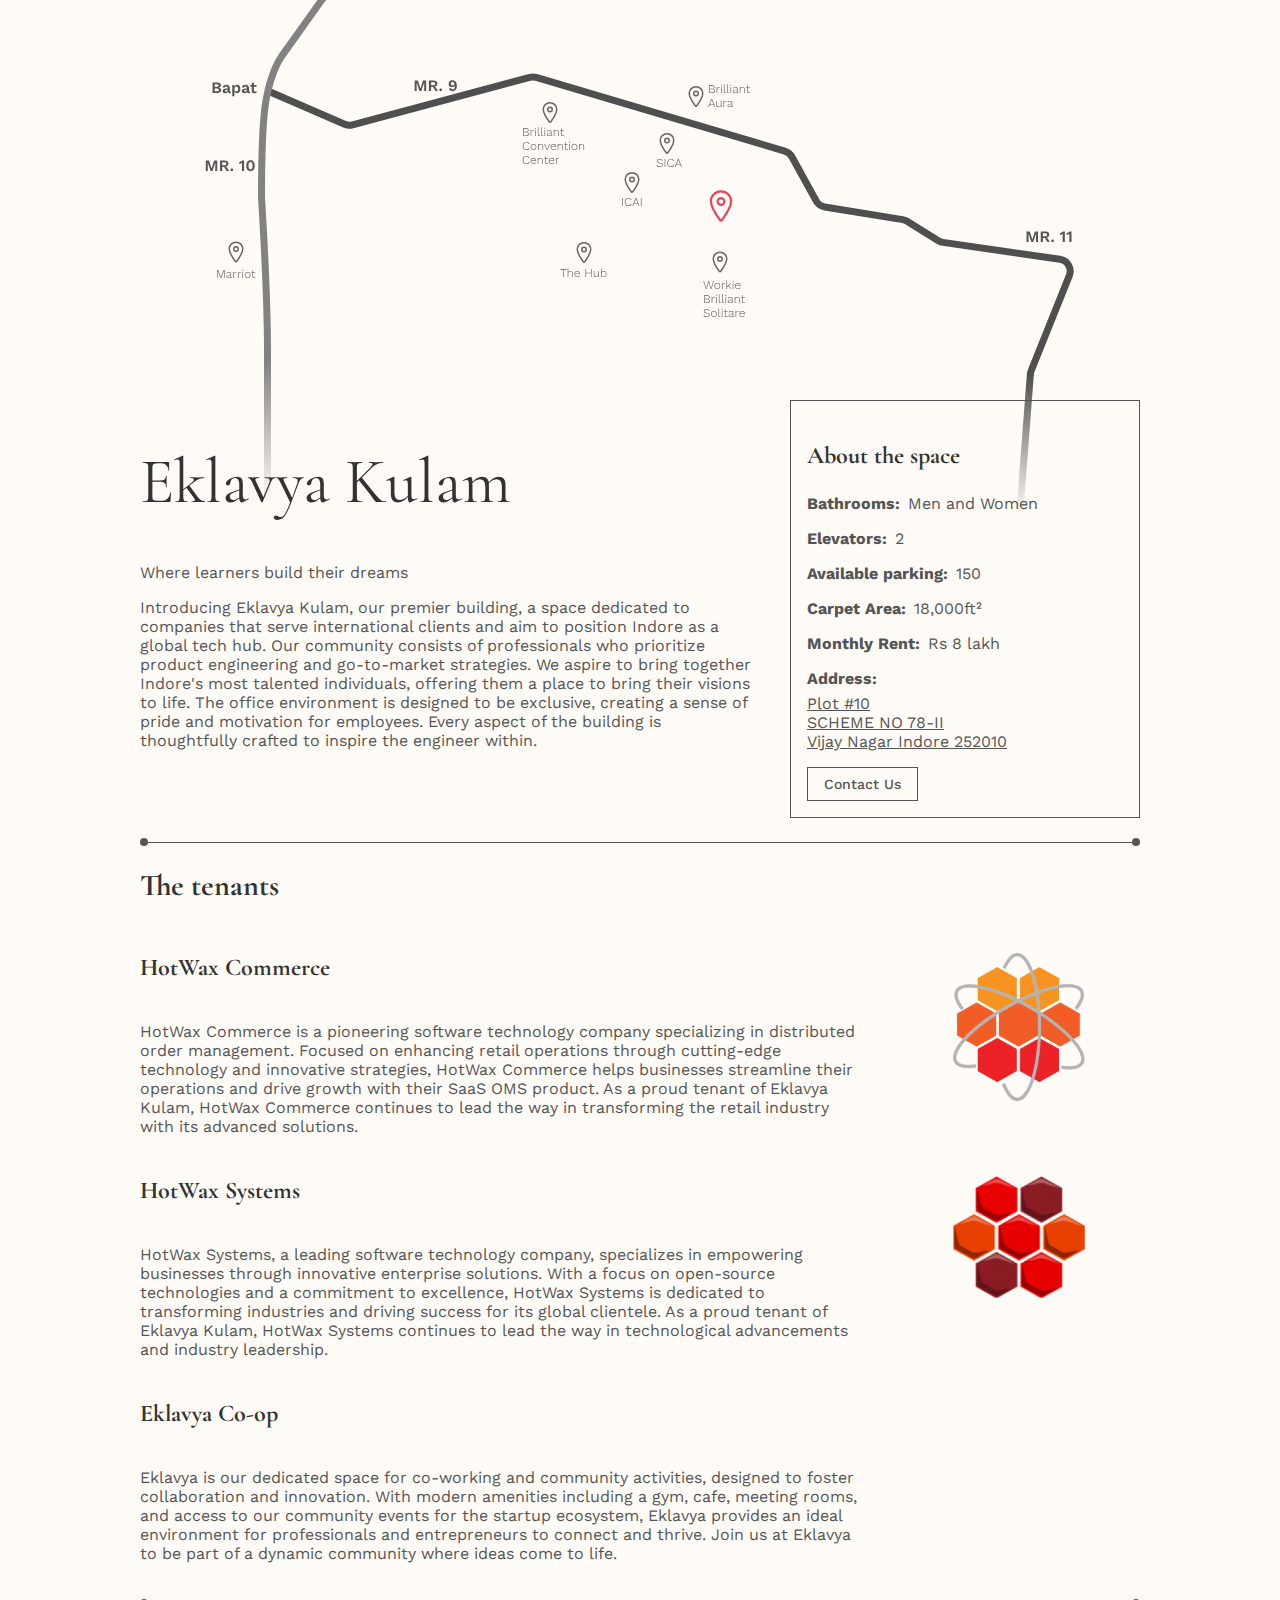
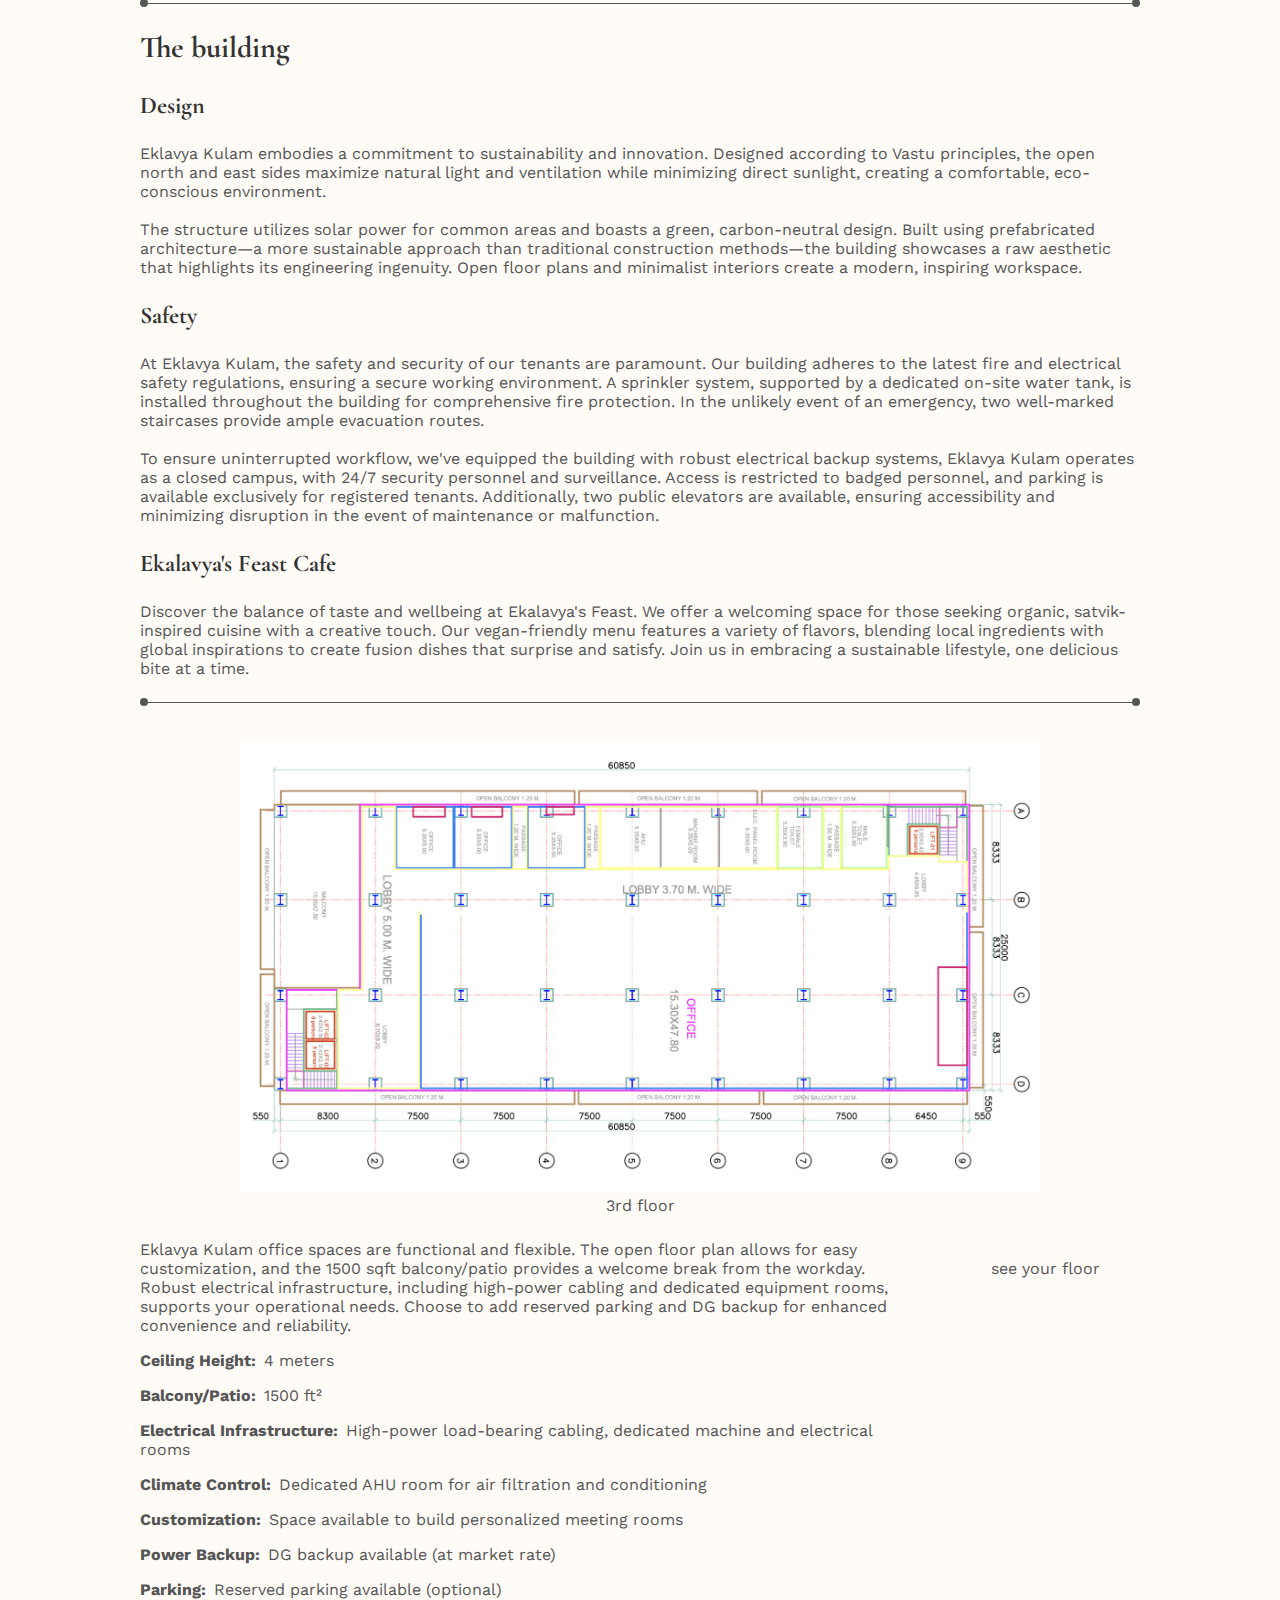
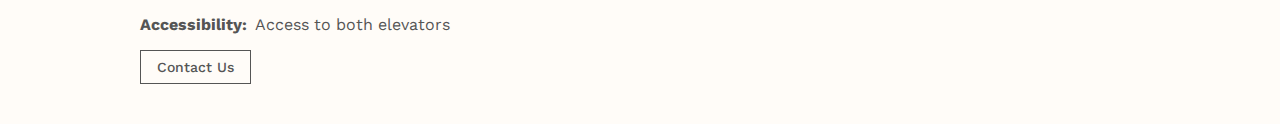
==== commit 3dbb44d9: "remove extra phone number" ====
--- a/index.html
+++ b/index.html
@@ -45,8 +45,7 @@
             Vijay Nagar Indore 252010 
           </p>
         </a>
-        <a href="tel:+15555551212">Call Us: +1-555-555-1212</a>
-
+        
         <div class="button"><a href="tel:+919039070111">Contact Us</a></div>
       </div>
     </div>
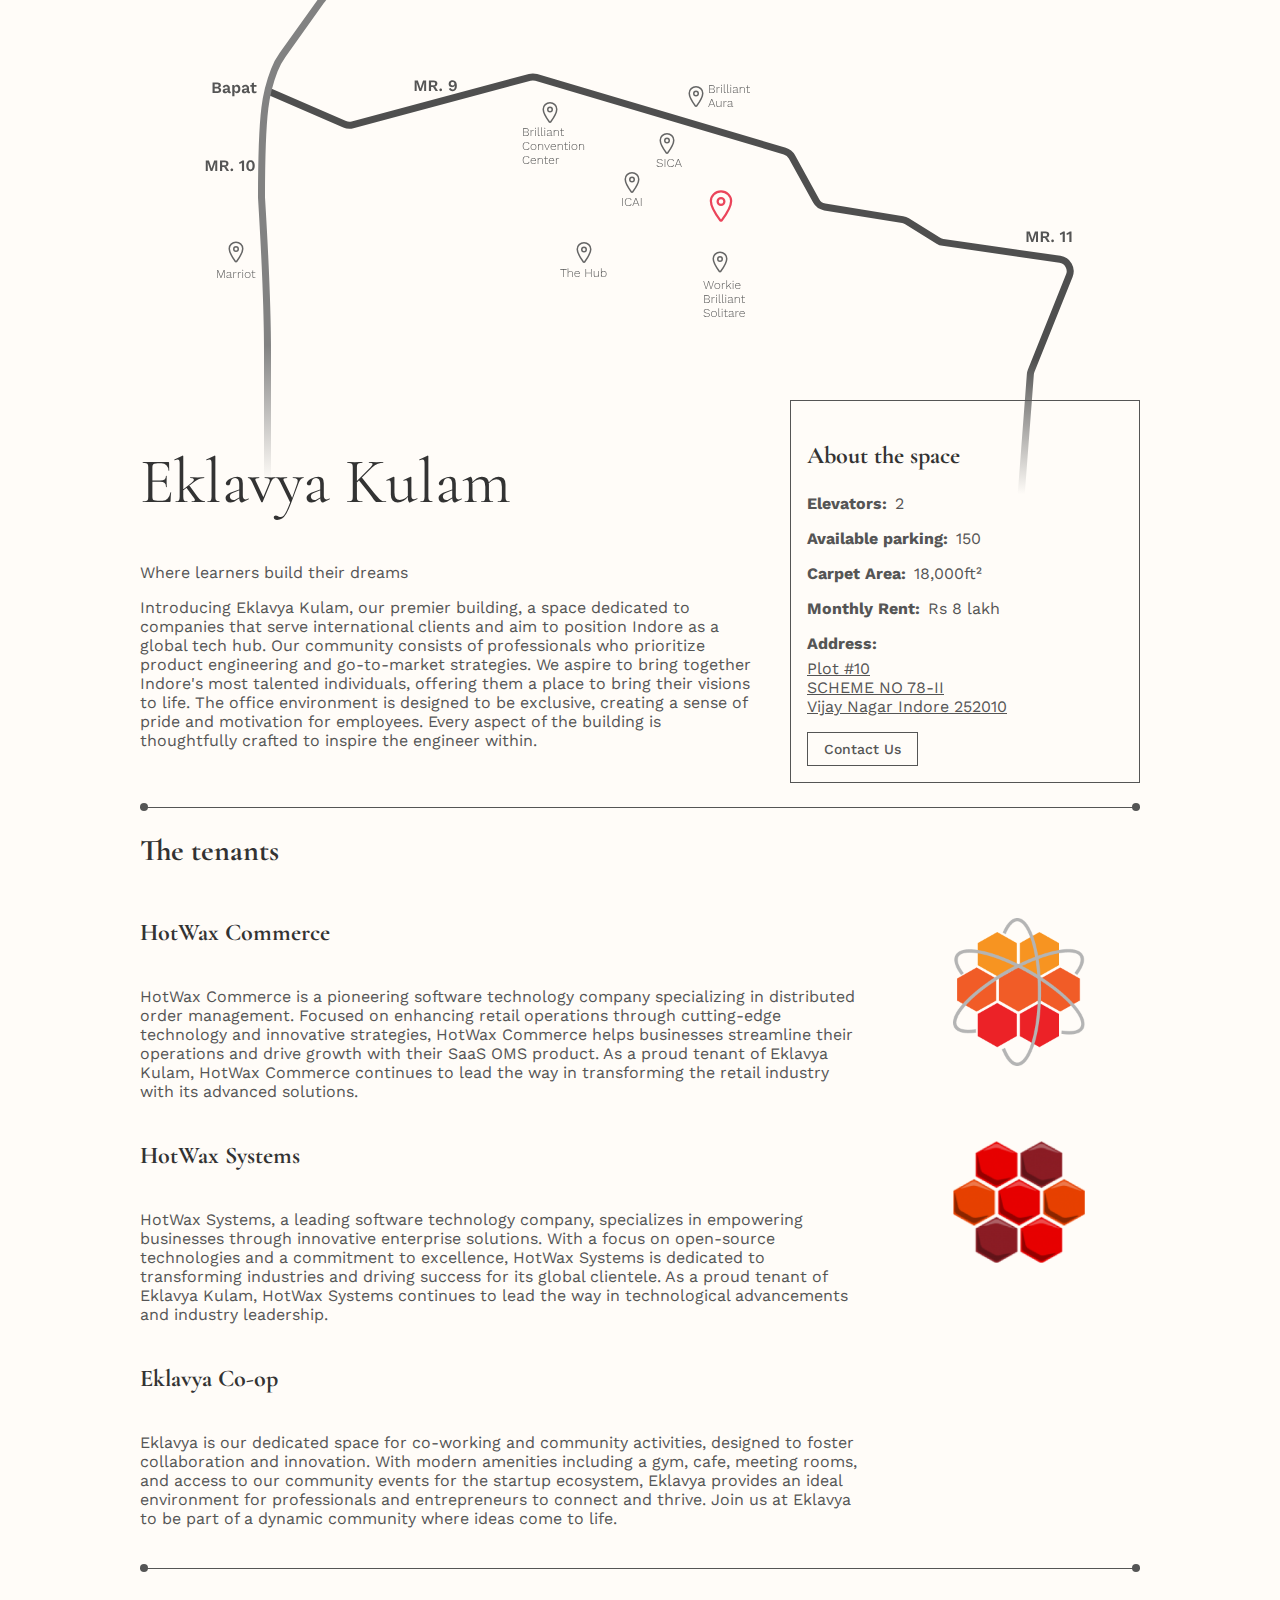
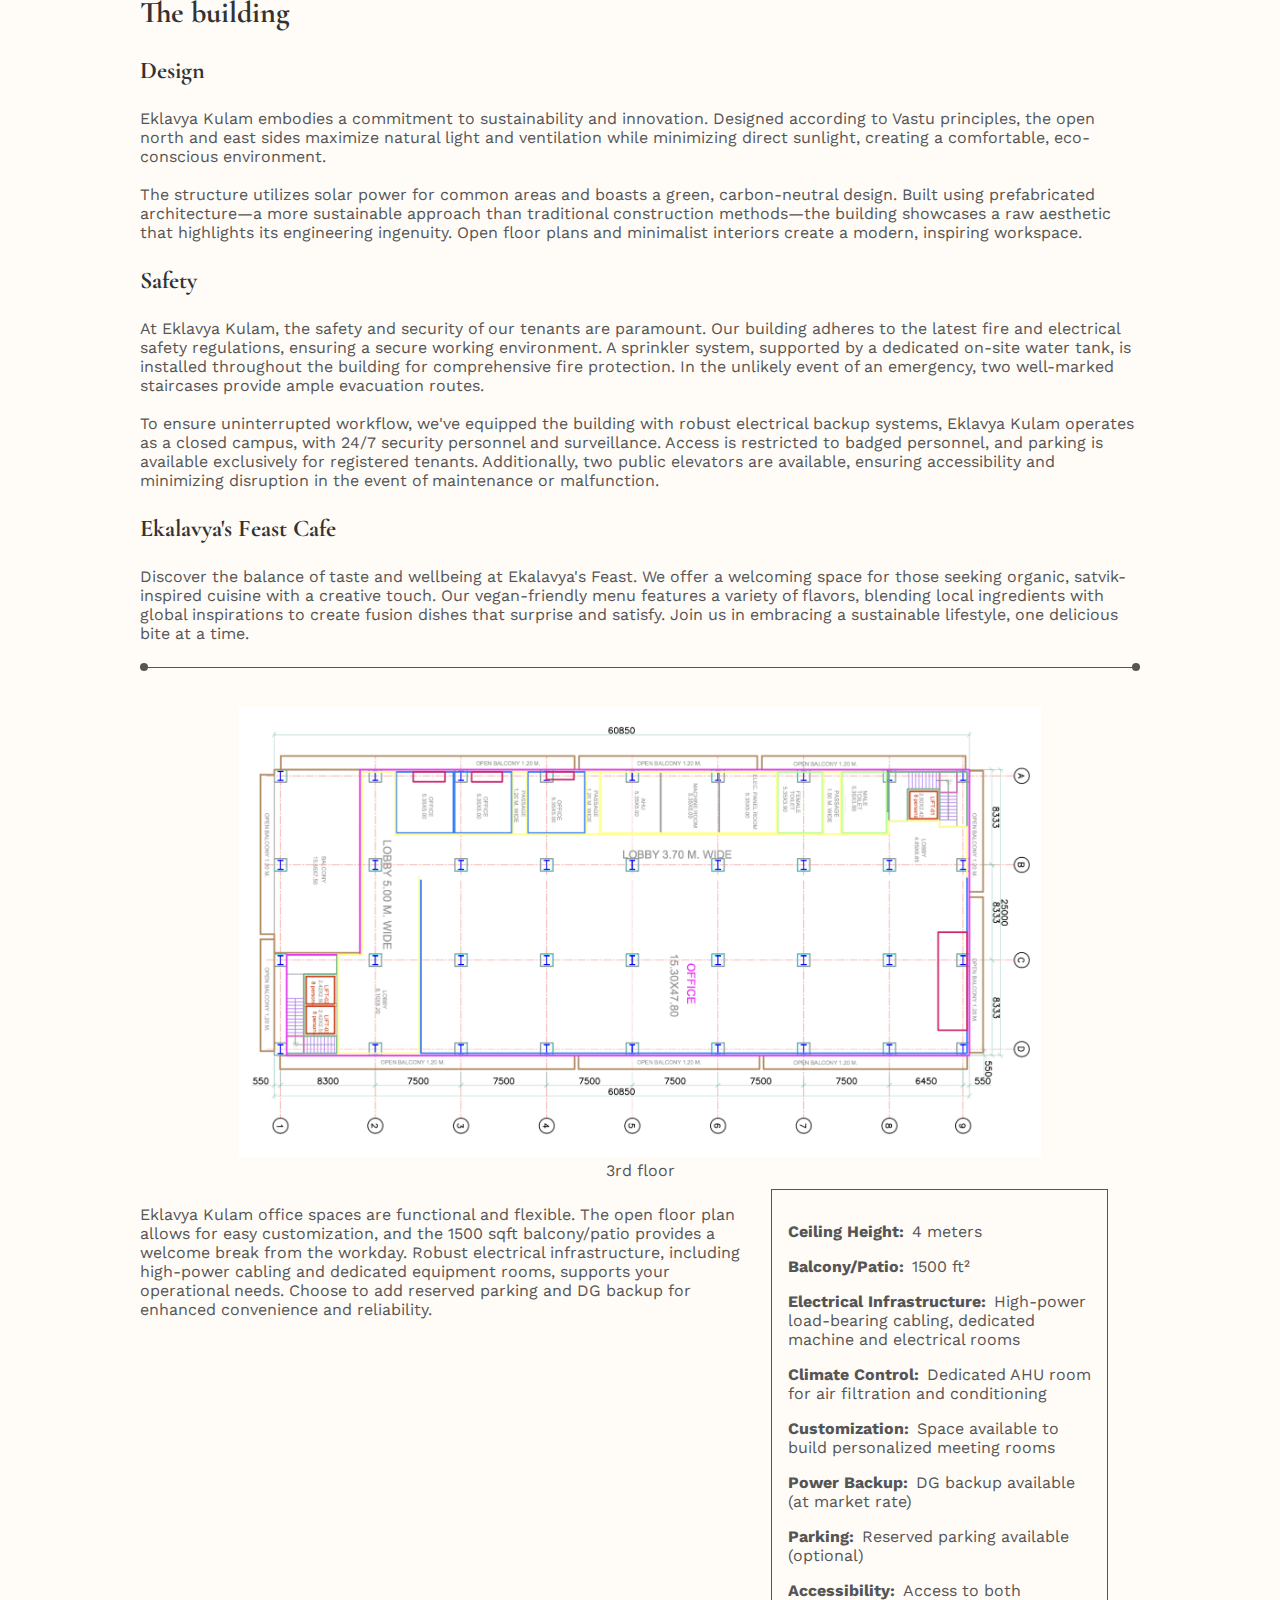
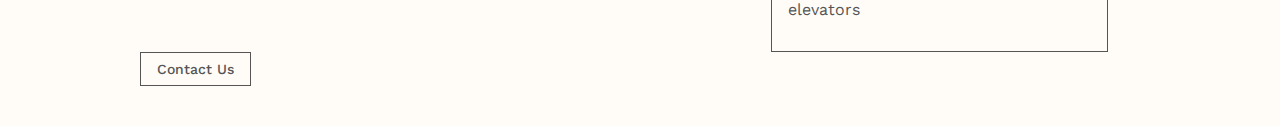
==== commit 47cb6dd2: "remove bathrooms and format floor details" ====
--- a/index.html
+++ b/index.html
@@ -32,7 +32,6 @@
 
       <div class="card">
         <h3>About the space</h3>
-        <p class="key-value"><span>Bathrooms:</span>Men and Women</p>
         <p class="key-value"><span>Elevators:</span>2</p>
         <p class="key-value"><span>Available parking:</span>150</p>
         <p class="key-value"><span>Carpet Area:</span>18,000ft²</p>
@@ -114,14 +113,17 @@
   
       <div class="floor-about">
         <p>Eklavya Kulam office spaces are functional and flexible. The open floor plan allows for easy customization, and the 1500 sqft balcony/patio provides a welcome break from the workday. Robust electrical infrastructure, including high-power cabling and dedicated equipment rooms, supports your operational needs. Choose to add reserved parking and DG backup for enhanced convenience and reliability.</p>
-        <p class="key-value"><span>Ceiling Height:</span>4 meters</p>
-        <p class="key-value"><span>Balcony/Patio:</span>1500 ft²</p>
-        <p class="key-value"><span>Electrical Infrastructure:</span>High-power load-bearing cabling, dedicated machine and electrical rooms</p>
-        <p class="key-value"><span>Climate Control:</span>Dedicated AHU room for air filtration and conditioning</p>
-        <p class="key-value"><span>Customization:</span>Space available to build personalized meeting rooms</p>
-        <p class="key-value"><span>Power Backup:</span>DG backup available (at market rate)</p>
-        <p class="key-value"><span>Parking:</span>Reserved parking available (optional)</p>
-        <p class="key-value"><span>Accessibility:</span>Access to both elevators</p>
+        
+        <div class="card">
+          <p class="key-value"><span>Ceiling Height:</span>4 meters</p>
+          <p class="key-value"><span>Balcony/Patio:</span>1500 ft²</p>
+          <p class="key-value"><span>Electrical Infrastructure:</span>High-power load-bearing cabling, dedicated machine and electrical rooms</p>
+          <p class="key-value"><span>Climate Control:</span>Dedicated AHU room for air filtration and conditioning</p>
+          <p class="key-value"><span>Customization:</span>Space available to build personalized meeting rooms</p>
+          <p class="key-value"><span>Power Backup:</span>DG backup available (at market rate)</p>
+          <p class="key-value"><span>Parking:</span>Reserved parking available (optional)</p>
+          <p class="key-value"><span>Accessibility:</span>Access to both elevators</p>
+        </div>
       </div>
 
       <div class="floor-cta">
@@ -130,12 +132,12 @@
         </div>
       </div>
 
-      <div class="floor-level">
+      <!-- <div class="floor-level">
         <figure>
           <img src="" alt="">
           <figcaption>see your floor</figcaption>
         </figure>
-      </div>
+      </div> -->
     </div>
   </main>
 </body>
--- a/index/styles.css
+++ b/index/styles.css
@@ -215,6 +215,17 @@
 
 .floor-about {
     grid-area: about;
+    display: flex;
+    
+    gap: var(--spacer-md);
+}
+
+.floor-about .card {
+    flex: 1;
+}
+
+.floor-about p {
+    flex: 2;
 }
 
 .floor-cta {
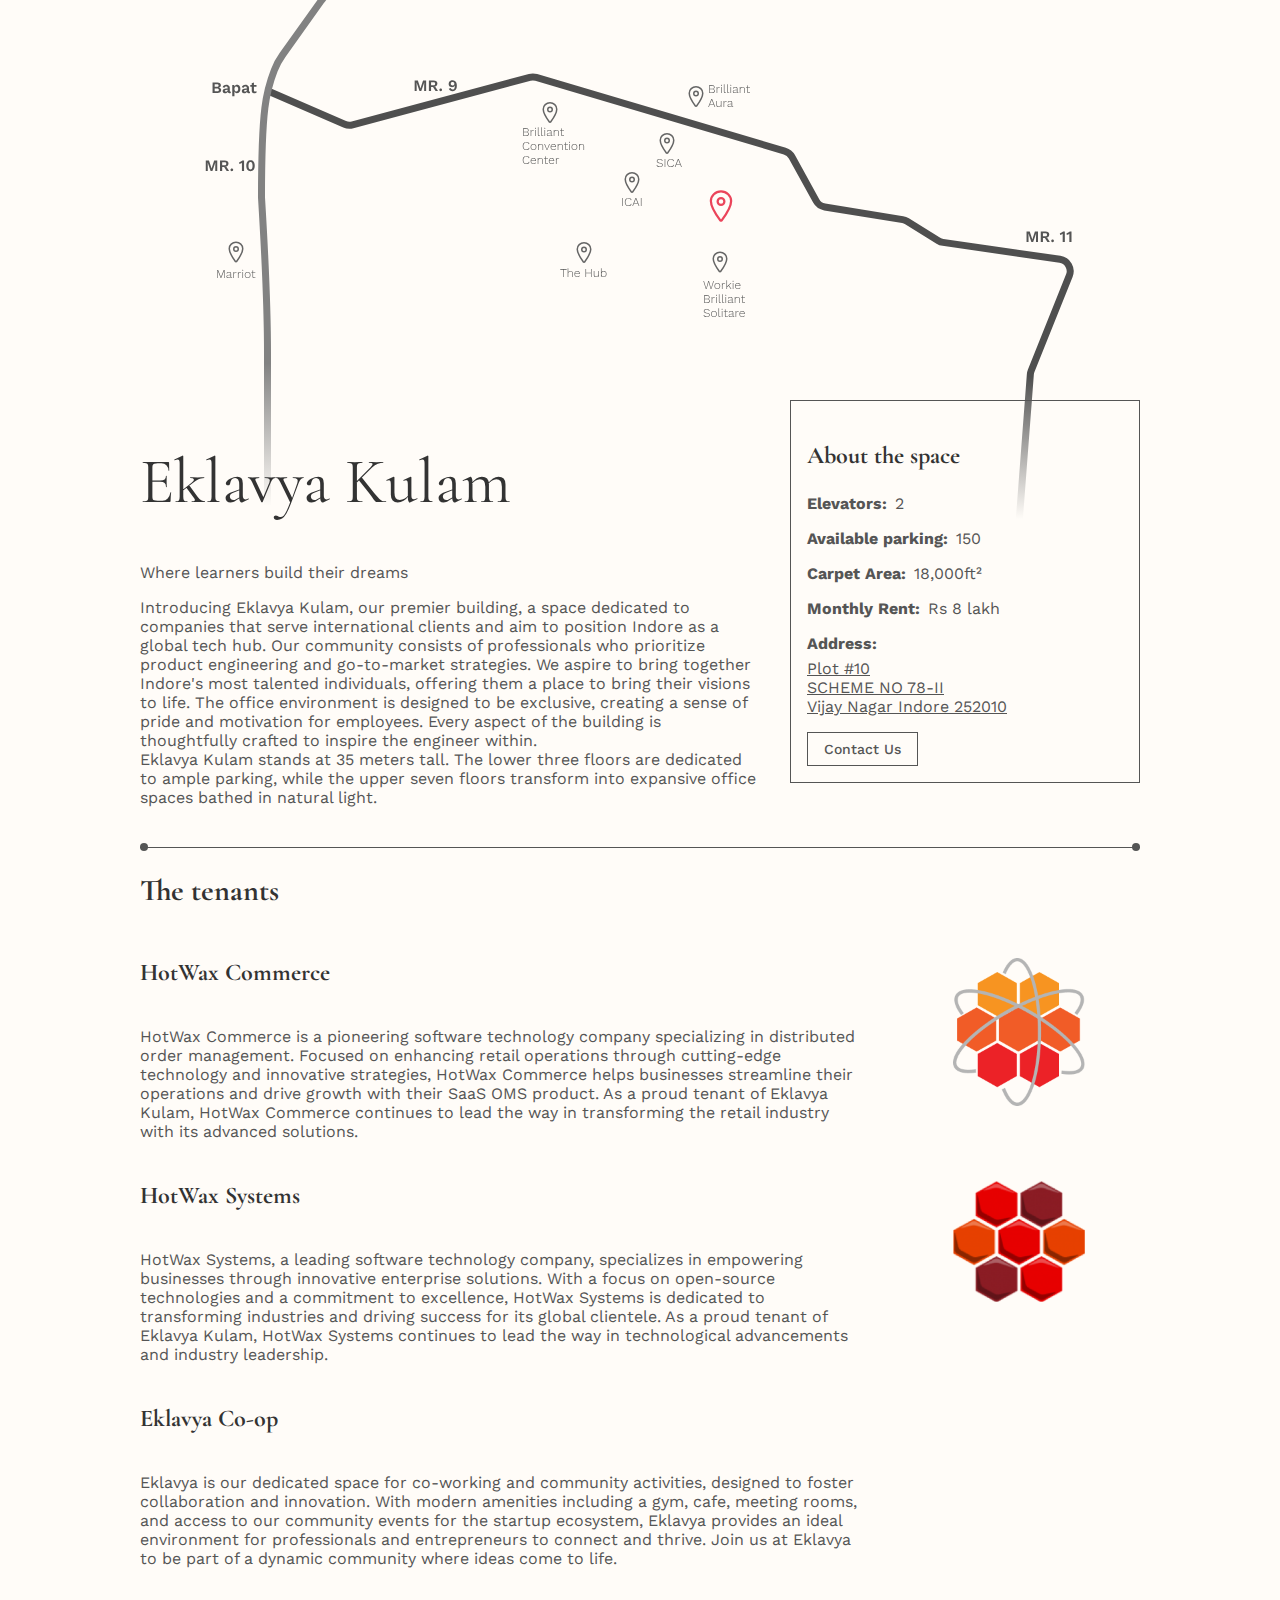
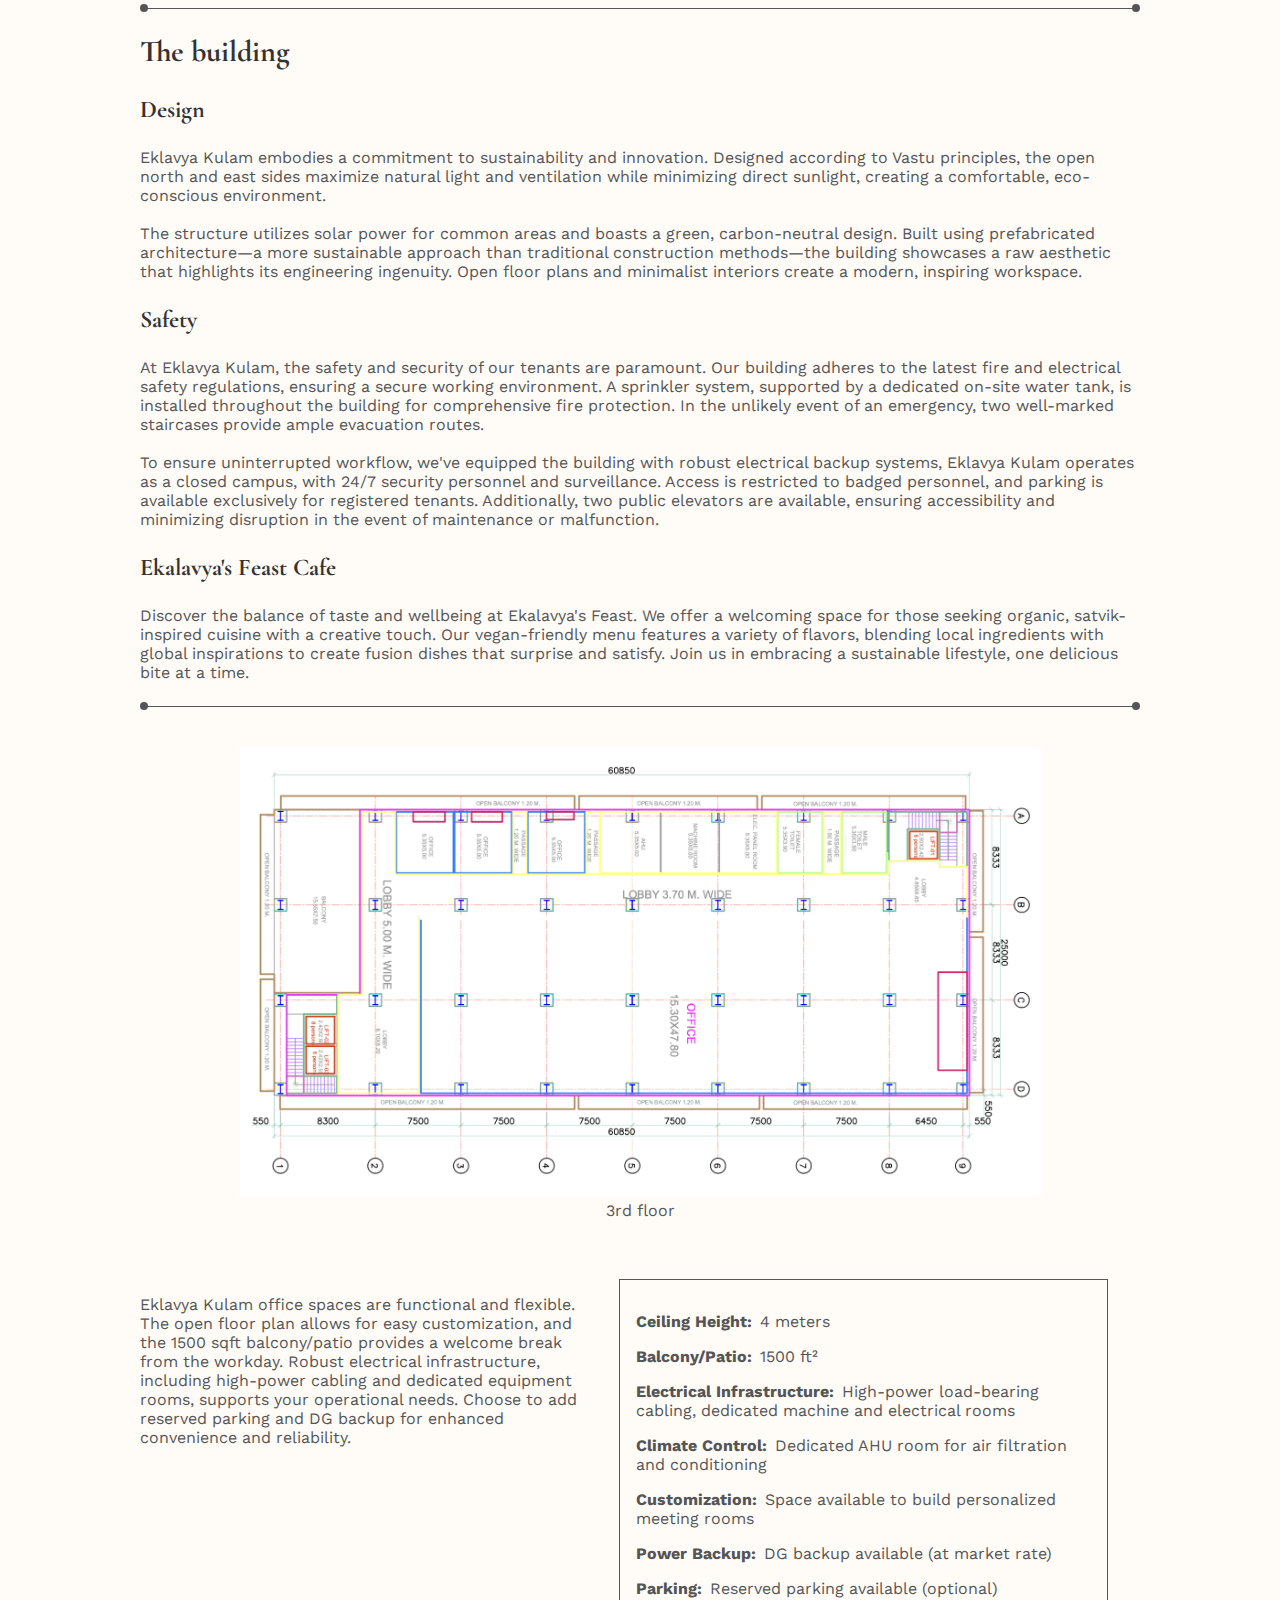
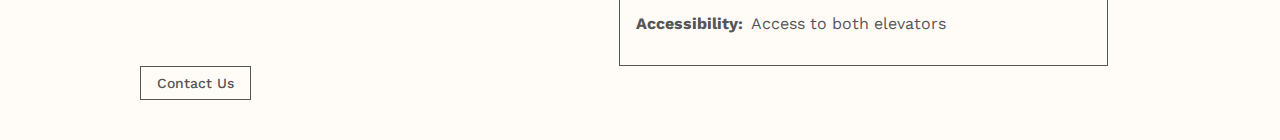
==== commit cda1d623: "add buildig attributes to website" ====
--- a/index.html
+++ b/index.html
@@ -27,6 +27,8 @@
         <p>Where learners build their dreams</p>
         <p>
           Introducing Eklavya Kulam, our premier building, a space dedicated to companies that serve international clients and aim to position Indore as a global tech hub. Our community consists of professionals who prioritize product engineering and go-to-market strategies. We aspire to bring together Indore's most talented individuals, offering them a place to bring their visions to life. The office environment is designed to be exclusive, creating a sense of pride and motivation for employees. Every aspect of the building is thoughtfully crafted to inspire the engineer within.
+        </br>
+          Eklavya Kulam stands at 35 meters tall. The lower three floors are dedicated to ample parking, while the upper seven floors transform into expansive office spaces bathed in natural light.
         </p>
       </div>
 
--- a/index/styles.css
+++ b/index/styles.css
@@ -216,7 +216,7 @@
 .floor-about {
     grid-area: about;
     display: flex;
-    
+    margin-top: 50px;
     gap: var(--spacer-md);
 }
 
@@ -225,7 +225,7 @@
 }
 
 .floor-about p {
-    flex: 2;
+    flex: 1;
 }
 
 .floor-cta {
@@ -250,6 +250,14 @@
         float: right;
         width: 50px;
         padding: var(--spacer-sm);
+    }
+    
+    .floor-about {
+        display: block;
+    }
+
+    .floor-cta {
+        margin-top: var(--spacer-md);
     }
 
     .floor-details {
